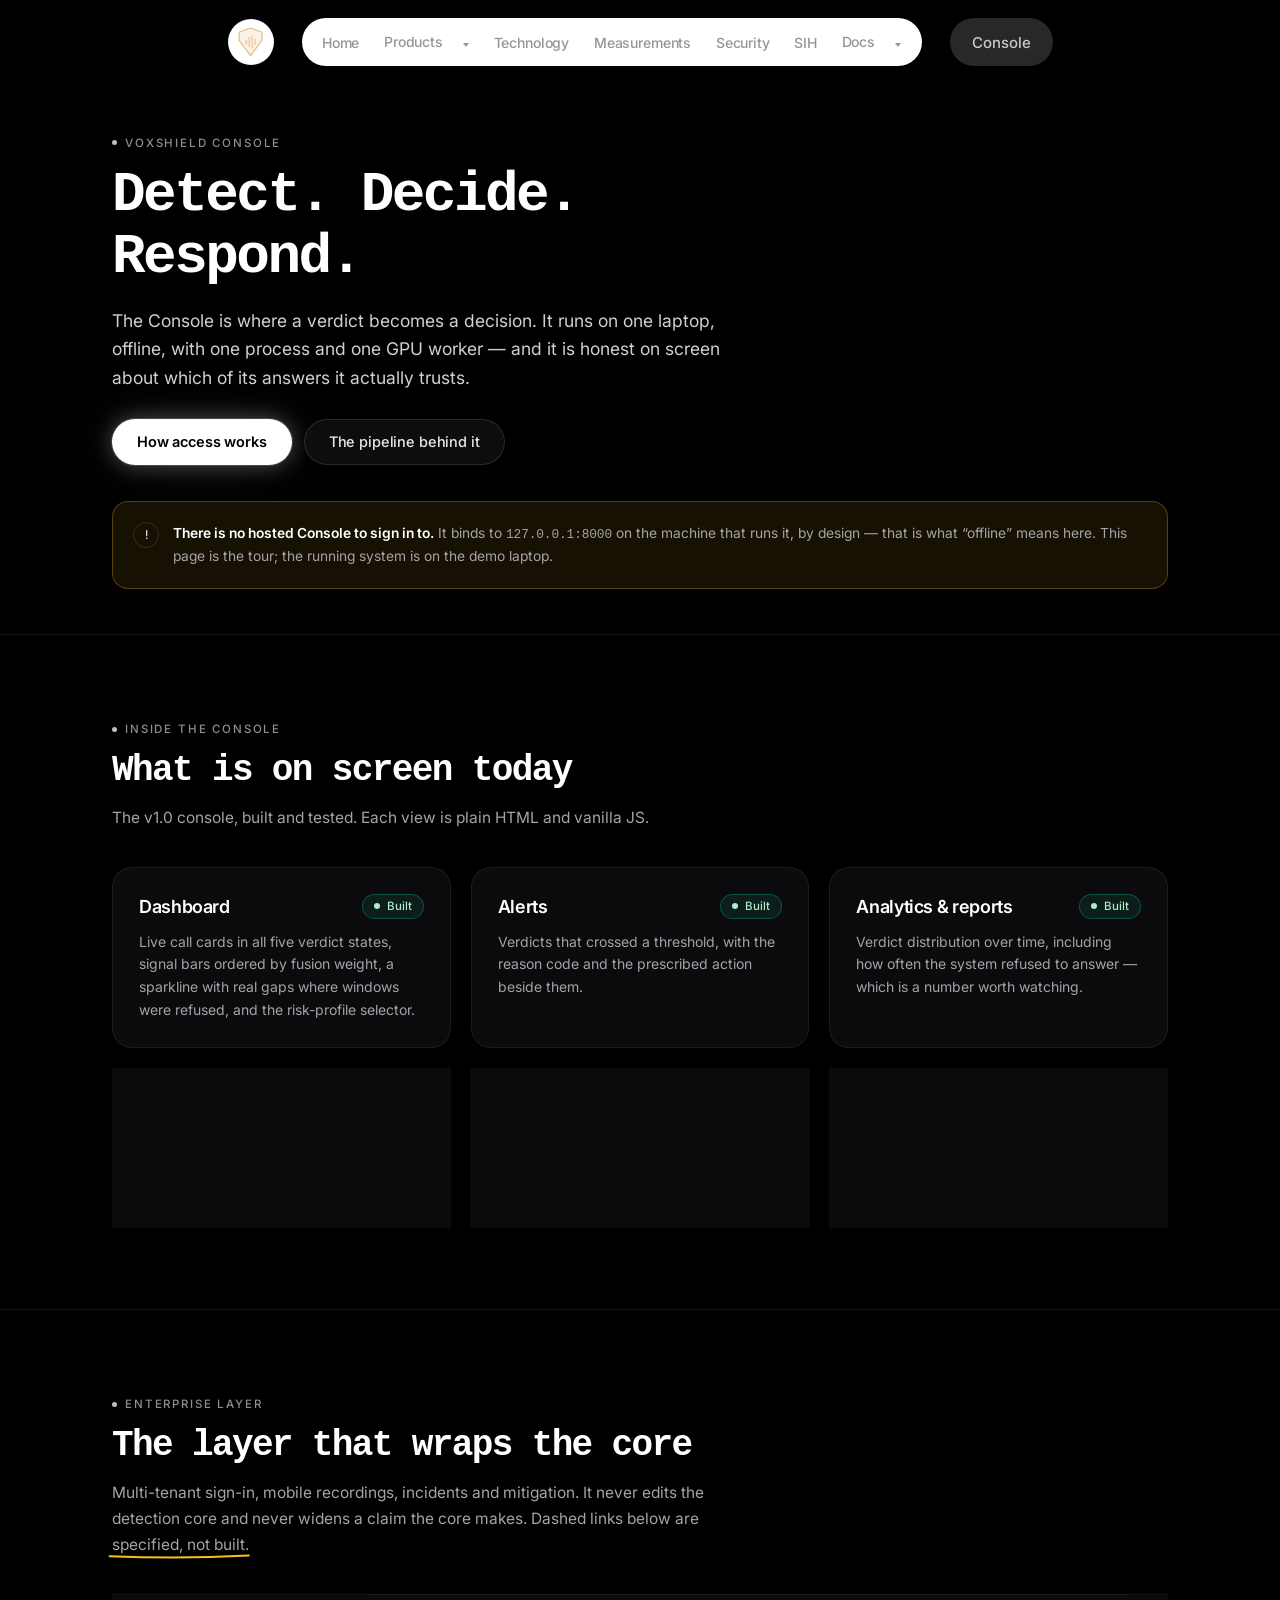
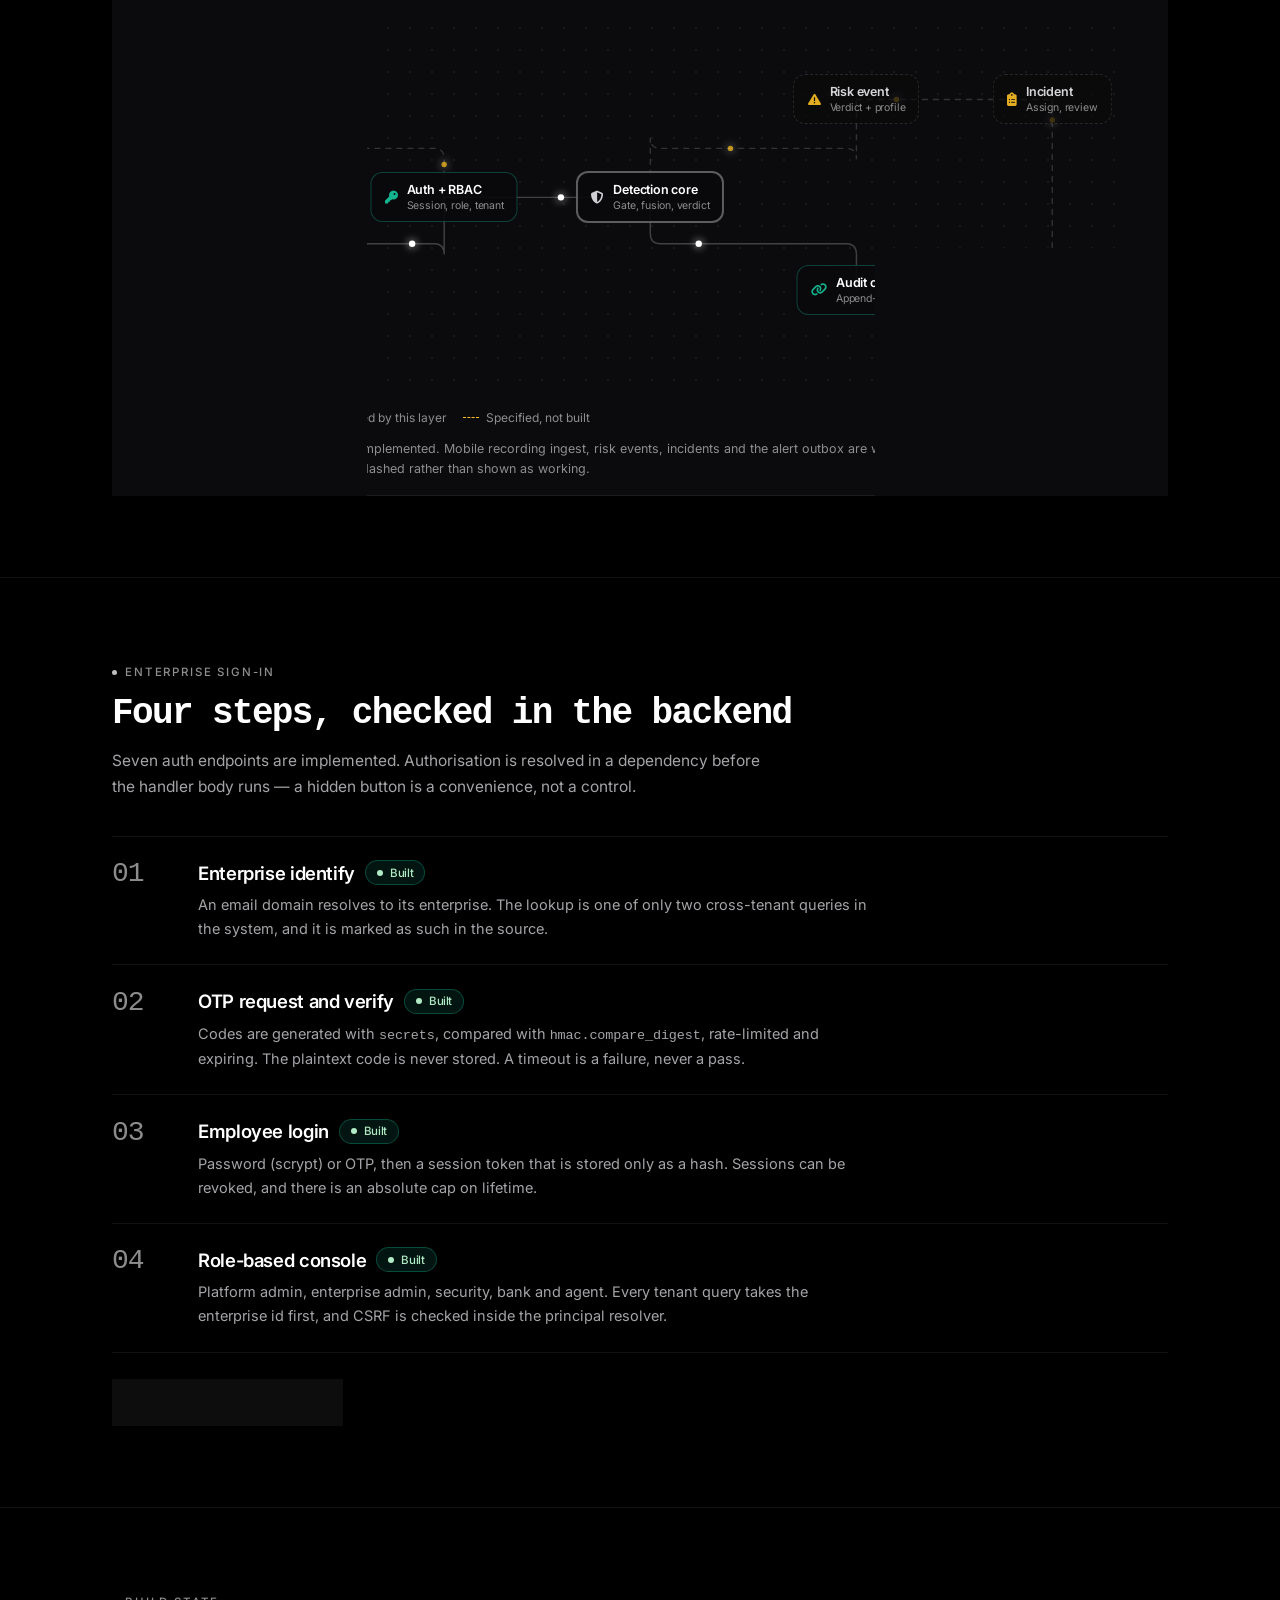
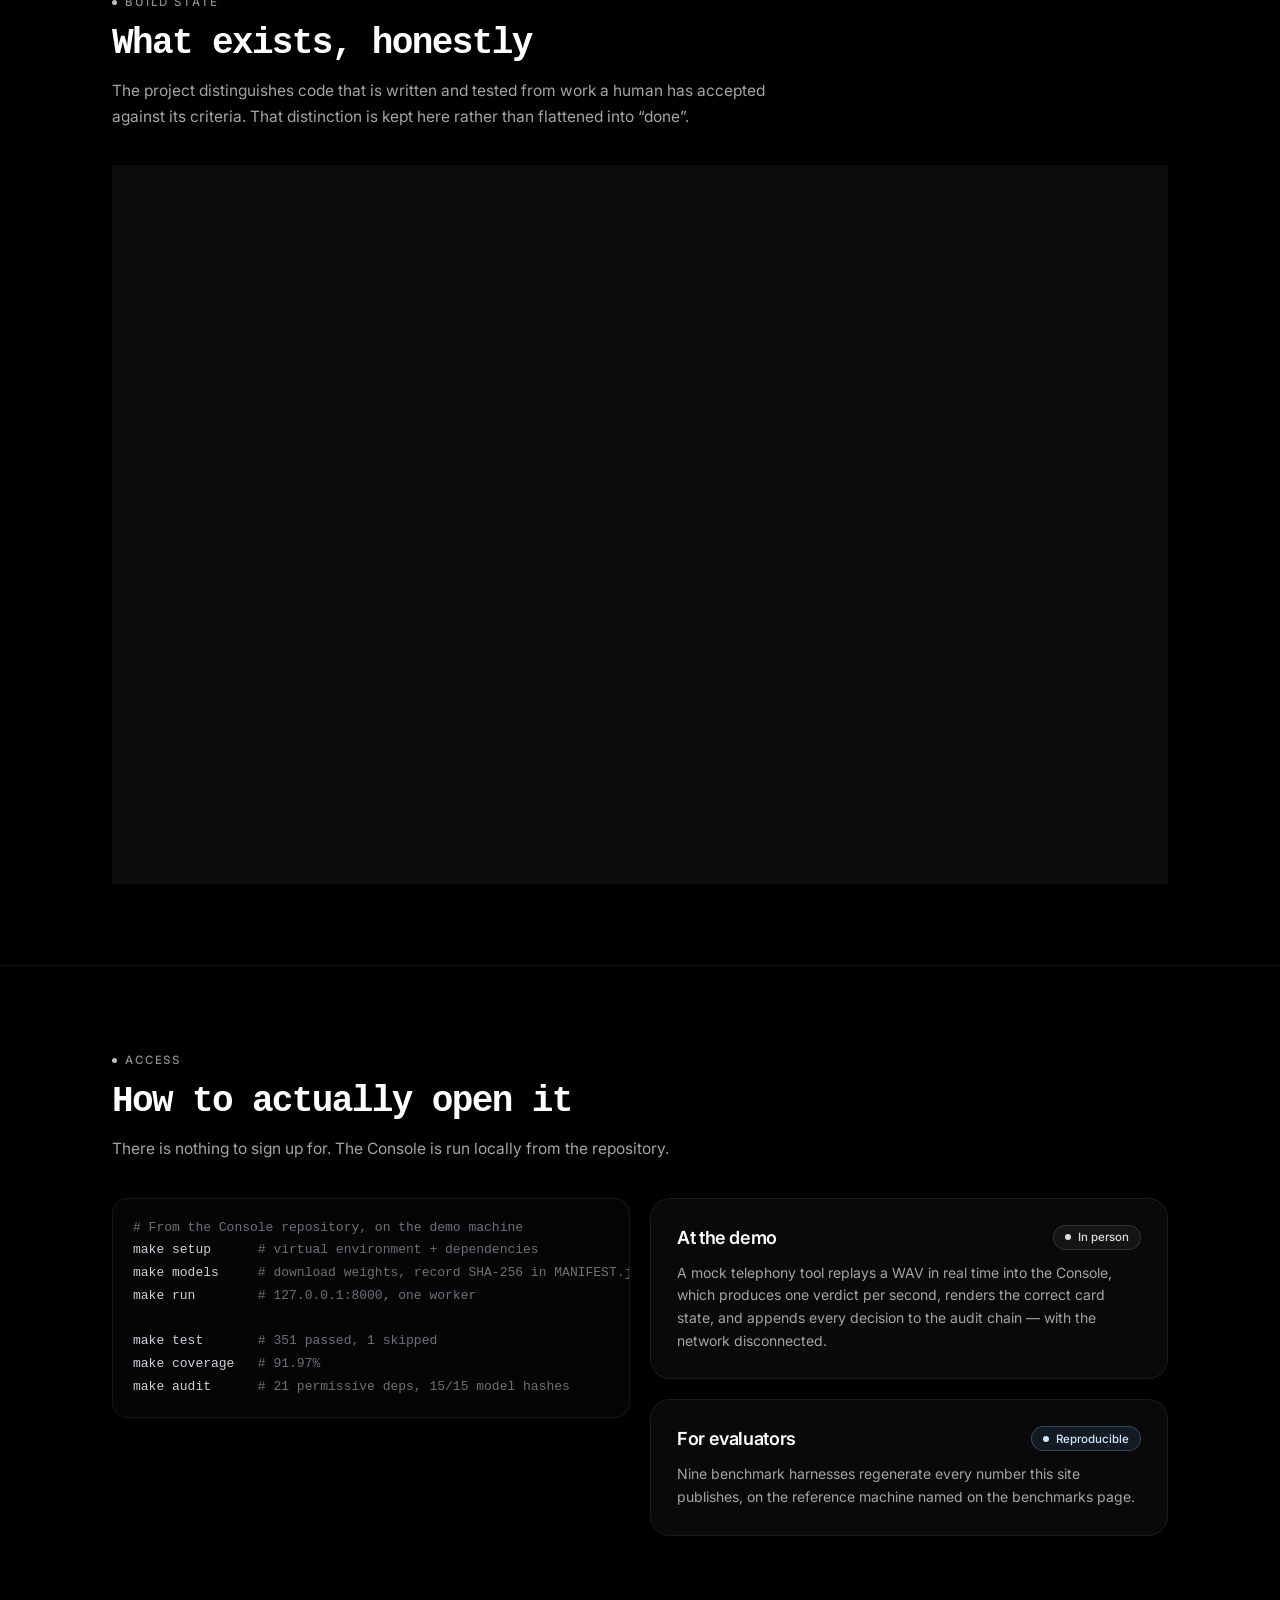
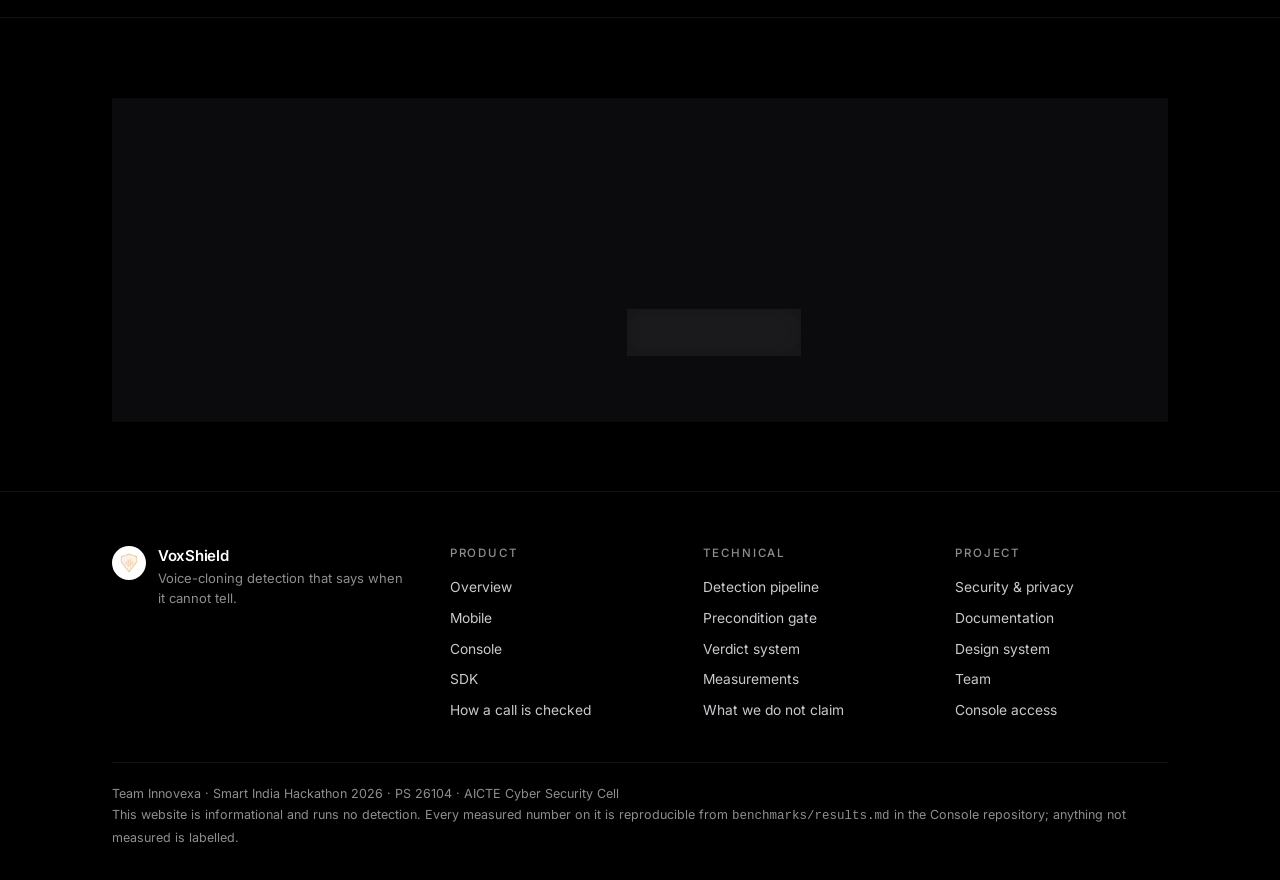
==== console.html @ 9668623f "feat: add the Voxshield website and custom domain" ====
<!DOCTYPE html>
<html lang="en">
<head>
  <meta charset="UTF-8" />
  <meta name="viewport" content="width=device-width, initial-scale=1.0, viewport-fit=cover" />
  <title>Console — VoxShield</title>
  <meta name="description" content="VoxShield Console: detection, decision, mitigation and auditability on one offline laptop — plus the enterprise layer and its current build state." />
  <meta name="theme-color" content="#000000" />
  <meta name="color-scheme" content="dark" />

  <link rel="icon" type="image/webp" href="assets/logo.webp" />

  <link rel="preconnect" href="https://fonts.googleapis.com" />
  <link rel="preconnect" href="https://fonts.gstatic.com" crossorigin />
  <link href="https://fonts.googleapis.com/css2?family=Inter:wght@400;500;600&display=swap" rel="stylesheet" />
  <link href="https://db.onlinewebfonts.com/c/8cb707a9b8a73f8a7403336b861c3074?family=BubbledotICG-FinePos" rel="stylesheet" />
  <link rel="stylesheet" href="https://cdnjs.cloudflare.com/ajax/libs/font-awesome/6.5.2/css/all.min.css" integrity="sha512-SnH5WK+bZxgPHs44uWIX+LLJAJ9/2PkPKZ5QiAj6Ta86w+fsb2TkcmfRyVX3pBnMFcV7oQPJkl9QevSCWr3W6A==" crossorigin="anonymous" referrerpolicy="no-referrer" />

  <link rel="stylesheet" href="styles.css" />
  <link rel="stylesheet" href="pages.css" />
  <script src="main.js" defer></script>
  <script src="ascii.js" defer></script>
</head>
<body>
  <a class="skip-link" href="#main">Skip to content</a>

  <!-- Shared background: one looping video behind every page -->
  <div class="bg" aria-hidden="true">
    <video class="bg-video" autoplay muted loop playsinline poster="data:image/svg+xml;utf8,<svg xmlns='http://www.w3.org/2000/svg' width='1' height='1'></svg>">
      <source src="https://d8j0ntlcm91z4.cloudfront.net/user_38xzZboKViGWJOttwIXH07lWA1P/hf_20260809_012548_ef22562c-c0ae-4816-ad9d-f8922af4e6a7.mp4" type="video/mp4" />
    </video>
  </div>
  <div class="page-bg" aria-hidden="true"></div>

  <div class="page-header">
    <header class="header">
      <a href="index.html" class="logo-btn" aria-label="VoxShield, home">
        <img src="assets/logo.webp" alt="" width="52" height="52" class="logo-img" />
      </a>

      <nav class="nav-pill" aria-label="Primary navigation">
        <ul class="nav-links">
          <li><a href="index.html" class="nav-link">Home</a></li>
          <li class="has-menu"><a href="products.html" class="nav-link">Products</a><button class="nav-trigger" type="button" aria-expanded="false" aria-label="Open Products menu"><span class="caret" aria-hidden="true"></span></button><div class="nav-menu" data-open="false"><a href="products.html#mobile">VoxShield Mobile<span>On-device Android detection</span></a><a href="products.html#console">VoxShield Console<span>Detect, decide, respond</span></a><a href="products.html#sdk">VoxShield SDK<span>Planned integration layer</span></a><a href="products.html#assistant">VoxShield Assistant<span>Grounded answers, or none</span></a></div></li>
          <li><a href="technology.html" class="nav-link">Technology</a></li>
          <li><a href="benchmarks.html" class="nav-link">Measurements</a></li>
          <li><a href="security.html" class="nav-link">Security</a></li>
          <li><a href="sih.html" class="nav-link">SIH</a></li>
          <li class="has-menu"><a href="docs.html" class="nav-link">Docs</a><button class="nav-trigger" type="button" aria-expanded="false" aria-label="Open Docs menu"><span class="caret" aria-hidden="true"></span></button><div class="nav-menu" data-open="false"><a href="docs.html#technical">Architecture & pipeline<span>Gate, fusion, verdicts</span></a><a href="docs.html#security">Security & privacy<span>Audit chain, retention</span></a><a href="docs.html#evaluation">Evaluation<span>Measurements and limits</span></a><a href="docs.html#integration">Integration<span>API contract and wire format</span></a><a href="docs.html#project">Project documents<span>PRD, TRD, SIH material</span></a></div></li>
        </ul>
      </nav>

      <a href="console.html" class="signin-btn">Console</a>

      <button class="burger-btn" id="burger-btn" type="button" aria-expanded="false" aria-controls="mobile-menu" aria-label="Toggle navigation menu">
        <span class="bar"></span>
        <span class="bar"></span>
        <span class="bar"></span>
      </button>
    </header>
  </div>

  <main id="main">
    <section class="section section--tight">
      <div class="shell">
        <div class="section-head" data-reveal>
          <p class="eyebrow">VoxShield Console</p>
          <h1 class="page-title">Detect. Decide.<br />Respond.</h1>
          <p class="lead">
            The Console is where a verdict becomes a decision. It runs on one laptop, offline, with one
            process and one GPU worker &mdash; and it is honest on screen about which of its answers it
            actually trusts.
          </p>
          <div class="actions">
            <a class="btn btn--primary" href="#access">How access works</a>
            <a class="btn btn--ghost" href="technology.html">The pipeline behind it</a>
          </div>
        </div>

        <div class="notice notice--warn" data-reveal style="--d: 0.08s;" role="note">
          <span class="notice__icon" aria-hidden="true">!</span>
          <p>
            <strong>There is no hosted Console to sign in to.</strong> It binds to
            <span class="mono">127.0.0.1:8000</span> on the machine that runs it, by design &mdash; that is
            what &ldquo;offline&rdquo; means here. This page is the tour; the running system is on the demo
            laptop.
          </p>
        </div>
      </div>
    </section>

    <section class="section" id="views" aria-labelledby="views-title">
      <div class="shell">
        <div class="section-head" data-reveal>
          <p class="eyebrow">Inside the Console</p>
          <h2 class="section-title" id="views-title">What is on screen today</h2>
          <p class="sub">The v1.0 console, built and tested. Each view is plain HTML and vanilla JS.</p>
        </div>

        <div class="grid grid--3">
          <article class="card" data-reveal>
            <div class="card__head"><h3 class="card__title">Dashboard</h3><span class="badge badge--implemented">Built</span></div>
            <p class="card__desc">
              Live call cards in all five verdict states, signal bars ordered by fusion weight, a sparkline
              with real gaps where windows were refused, and the risk-profile selector.
            </p>
          </article>
          <article class="card" data-reveal style="--d: 0.05s;">
            <div class="card__head"><h3 class="card__title">Alerts</h3><span class="badge badge--implemented">Built</span></div>
            <p class="card__desc">Verdicts that crossed a threshold, with the reason code and the prescribed action beside them.</p>
          </article>
          <article class="card" data-reveal style="--d: 0.1s;">
            <div class="card__head"><h3 class="card__title">Analytics &amp; reports</h3><span class="badge badge--implemented">Built</span></div>
            <p class="card__desc">Verdict distribution over time, including how often the system refused to answer &mdash; which is a number worth watching.</p>
          </article>
          <article class="card" data-reveal style="--d: 0.15s;">
            <div class="card__head"><h3 class="card__title">Settings &amp; audit</h3><span class="badge badge--implemented">Built</span></div>
            <p class="card__desc">Enrolments, retention, and a verify-audit panel that reports either an intact chain or the sequence number where it broke.</p>
          </article>
          <article class="card" data-reveal style="--d: 0.2s;">
            <div class="card__head"><h3 class="card__title">System</h3><span class="badge badge--implemented">Built</span></div>
            <p class="card__desc">Model hashes, device and VRAM, offline indicator, and the health endpoint's report of which alert mode is live.</p>
          </article>
          <article class="card" data-reveal style="--d: 0.25s;">
            <div class="card__head"><h3 class="card__title">Assistant</h3><span class="badge badge--implemented">Built</span></div>
            <p class="card__desc">
              Grounded Q&amp;A with citations, plus a <span class="mono">?</span> control on each verdict card
              that pre-fills the question for that card's reason code.
            </p>
          </article>
        </div>
      </div>
    </section>

    <section class="section" id="enterprise" aria-labelledby="ent-title">
      <div class="shell">
        <div class="section-head" data-reveal>
          <p class="eyebrow">Enterprise layer</p>
          <h2 class="section-title" id="ent-title">The layer that wraps the core</h2>
          <p class="sub">
            Multi-tenant sign-in, mobile recordings, incidents and mitigation. It never edits the detection
            core and never widens a claim the core makes. Dashed links below are
            <span class="annot annot--warn" data-annot="underline">specified, not built</span>.
          </p>
        </div>

        <figure class="circuit" data-circuit data-width="980" data-height="360" data-pulse-speed="2.6" data-reveal>
          <script type="application/json">
            {
              "nodes": [
                { "id": "device", "x": 95, "y": 80, "label": "Mobile device", "note": "Registered source", "icon": "fa-solid fa-mobile-screen", "state": "planned" },
                { "id": "agent", "x": 95, "y": 265, "label": "Agent / operator", "note": "Signed in", "icon": "fa-solid fa-headset", "state": "safe" },
                { "id": "auth", "x": 300, "y": 175, "label": "Auth + RBAC", "note": "Session, role, tenant", "icon": "fa-solid fa-key", "state": "safe" },
                { "id": "core", "x": 500, "y": 175, "label": "Detection core", "note": "Gate, fusion, verdict", "icon": "fa-solid fa-shield-halved", "state": "gate" },
                { "id": "risk", "x": 700, "y": 80, "label": "Risk event", "note": "Verdict + profile", "icon": "fa-solid fa-triangle-exclamation", "state": "planned" },
                { "id": "audit", "x": 700, "y": 265, "label": "Audit chain", "note": "Append-only", "icon": "fa-solid fa-link", "state": "safe" },
                { "id": "incident", "x": 890, "y": 80, "label": "Incident", "note": "Assign, review", "icon": "fa-solid fa-clipboard-list", "state": "planned" },
                { "id": "outbox", "x": 890, "y": 265, "label": "Alert outbox", "note": "SMTP off by default", "icon": "fa-solid fa-inbox", "state": "planned" }
              ],
              "connections": [
                { "from": "device", "to": "auth", "animated": true, "planned": true },
                { "from": "agent", "to": "auth", "animated": true },
                { "from": "auth", "to": "core", "animated": true },
                { "from": "core", "to": "risk", "animated": true, "planned": true },
                { "from": "core", "to": "audit", "animated": true },
                { "from": "risk", "to": "incident", "animated": true, "planned": true },
                { "from": "incident", "to": "outbox", "animated": true, "planned": true }
              ]
            }
          </script>
          <div class="circuit__legend">
            <span><i class="circuit__key" aria-hidden="true"></i> Built</span>
            <span><i class="circuit__key circuit__key--gate" aria-hidden="true"></i> Detection core, unchanged by this layer</span>
            <span><i class="circuit__key circuit__key--planned" aria-hidden="true"></i> Specified, not built</span>
          </div>
          <figcaption>
            Sign-in, roles and tenant scoping are implemented. Mobile recording ingest, risk events,
            incidents and the alert outbox are written up in the enterprise specification and are not built
            yet &mdash; so they are drawn dashed rather than shown as working.
          </figcaption>
        </figure>
      </div>
    </section>

    <section class="section" id="login" aria-labelledby="login-title">
      <div class="shell">
        <div class="section-head" data-reveal>
          <p class="eyebrow">Enterprise sign-in</p>
          <h2 class="section-title" id="login-title">Four steps, checked in the backend</h2>
          <p class="sub">
            Seven auth endpoints are implemented. Authorisation is resolved in a dependency before the
            handler body runs &mdash; a hidden button is a convenience, not a control.
          </p>
        </div>

        <ol class="steps">
          <li class="step" data-reveal>
            <span class="step__num" aria-hidden="true">01</span>
            <div>
              <h3 class="step__title">Enterprise identify <span class="badge badge--implemented">Built</span></h3>
              <p class="step__desc">An email domain resolves to its enterprise. The lookup is one of only two cross-tenant queries in the system, and it is marked as such in the source.</p>
            </div>
          </li>
          <li class="step" data-reveal>
            <span class="step__num" aria-hidden="true">02</span>
            <div>
              <h3 class="step__title">OTP request and verify <span class="badge badge--implemented">Built</span></h3>
              <p class="step__desc">Codes are generated with <span class="mono">secrets</span>, compared with <span class="mono">hmac.compare_digest</span>, rate-limited and expiring. The plaintext code is never stored. A timeout is a failure, never a pass.</p>
            </div>
          </li>
          <li class="step" data-reveal>
            <span class="step__num" aria-hidden="true">03</span>
            <div>
              <h3 class="step__title">Employee login <span class="badge badge--implemented">Built</span></h3>
              <p class="step__desc">Password (scrypt) or OTP, then a session token that is stored only as a hash. Sessions can be revoked, and there is an absolute cap on lifetime.</p>
            </div>
          </li>
          <li class="step" data-reveal>
            <span class="step__num" aria-hidden="true">04</span>
            <div>
              <h3 class="step__title">Role-based console <span class="badge badge--implemented">Built</span></h3>
              <p class="step__desc">Platform admin, enterprise admin, security, bank and agent. Every tenant query takes the enterprise id first, and CSRF is checked inside the principal resolver.</p>
            </div>
          </li>
        </ol>

        <div class="actions" data-reveal>
          <a class="btn btn--ghost" href="security.html#access">The full permission matrix</a>
        </div>
      </div>
    </section>

    <section class="section" id="status" aria-labelledby="status-title">
      <div class="shell">
        <div class="section-head" data-reveal>
          <p class="eyebrow">Build state</p>
          <h2 class="section-title" id="status-title">What exists, honestly</h2>
          <p class="sub">
            The project distinguishes code that is written and tested from work a human has accepted
            against its criteria. That distinction is kept here rather than flattened into &ldquo;done&rdquo;.
          </p>
        </div>

        <div class="table-wrap" data-reveal>
          <table class="data">
            <thead><tr><th scope="col">Area</th><th scope="col">State</th><th scope="col">Detail</th></tr></thead>
            <tbody>
              <tr><td><strong>Detection pipeline</strong></td><td><span class="badge badge--implemented">Built</span></td><td>Ingest, VAD, gate, signals, fusion, verdicts, profile actions.</td></tr>
              <tr><td><strong>Audit chain</strong></td><td><span class="badge badge--implemented">Built</span></td><td>Hash-chained, with three corruption paths covered by tests.</td></tr>
              <tr><td><strong>API surface</strong></td><td><span class="badge badge--implemented">Built</span></td><td>17 endpoints &mdash; 14 REST, 3 WebSocket &mdash; one identical JSON object.</td></tr>
              <tr><td><strong>Console views</strong></td><td><span class="badge badge--implemented">Built</span></td><td>Dashboard, alerts, analytics, reports, settings, system, assistant.</td></tr>
              <tr><td><strong>Assistant</strong></td><td><span class="badge badge--implemented">Built</span></td><td>Grounded retrieval with citations, refusal discipline, 28 tests.</td></tr>
              <tr><td><strong>Enterprise schema &amp; tenancy</strong></td><td><span class="badge badge--implemented">Built</span></td><td>16 tables, idempotent migration, every repository function scoped by enterprise.</td></tr>
              <tr><td><strong>Auth, sessions, RBAC</strong></td><td><span class="badge badge--implemented">Built</span></td><td>7 endpoints, scrypt, CSRF in the principal resolver, 36 security tests.</td></tr>
              <tr><td><strong>Alert outbox</strong></td><td><span class="badge badge--wip">In progress</span></td><td>Core built and carrying OTP delivery; incident templates and the redaction test remain.</td></tr>
              <tr><td><strong>Admin API</strong></td><td><span class="badge badge--spec">Specified</span></td><td>Enterprises, employees, domains and contacts. Not built.</td></tr>
              <tr><td><strong>Mobile device ingest</strong></td><td><span class="badge badge--spec">Specified</span></td><td>Device tokens and recording upload into the existing pipeline. Not built.</td></tr>
              <tr><td><strong>Mitigation engine</strong></td><td><span class="badge badge--spec">Specified</span></td><td>Consumes the existing action matrix rather than defining a second policy. Not built.</td></tr>
              <tr><td><strong>Verification &amp; incidents</strong></td><td><span class="badge badge--spec">Specified</span></td><td>Step-up OTP, incident status machine, append-only notes. Not built.</td></tr>
              <tr><td><strong>Human acceptance pass</strong></td><td><span class="badge badge--wip">Outstanding</span></td><td>Code is tested, but the walk-through against the acceptance criteria has not been signed off.</td></tr>
            </tbody>
          </table>
        </div>
      </div>
    </section>

    <section class="section" id="access" aria-labelledby="access-title">
      <div class="shell">
        <div class="section-head" data-reveal>
          <p class="eyebrow">Access</p>
          <h2 class="section-title" id="access-title">How to actually open it</h2>
          <p class="sub">There is nothing to sign up for. The Console is run locally from the repository.</p>
        </div>

        <div class="grid grid--2">
          <div data-reveal>
            <pre class="code"><code><span class="c"># From the Console repository, on the demo machine</span>
make setup      <span class="c"># virtual environment + dependencies</span>
make models     <span class="c"># download weights, record SHA-256 in MANIFEST.json</span>
make run        <span class="c"># 127.0.0.1:8000, one worker</span>

make test       <span class="c"># 351 passed, 1 skipped</span>
make coverage   <span class="c"># 91.97%</span>
make audit      <span class="c"># 21 permissive deps, 15/15 model hashes</span></code></pre>
          </div>
          <div class="grid" data-reveal style="--d: 0.06s;">
            <article class="card card--flat">
              <div class="card__head"><h3 class="card__title">At the demo</h3><span class="badge badge--here">In person</span></div>
              <p class="card__desc">
                A mock telephony tool replays a WAV in real time into the Console, which produces one verdict
                per second, renders the correct card state, and appends every decision to the audit chain
                &mdash; with the network disconnected.
              </p>
            </article>
            <article class="card card--flat">
              <div class="card__head"><h3 class="card__title">For evaluators</h3><span class="badge badge--measured">Reproducible</span></div>
              <p class="card__desc">
                Nine benchmark harnesses regenerate every number this site publishes, on the reference
                machine named on the benchmarks page.
              </p>
            </article>
          </div>
        </div>
      </div>
    </section>

    <section class="section" aria-labelledby="cta-title">
      <div class="shell">
        <div class="cta-band" data-reveal>
          <p class="eyebrow">Next</p>
          <h2 class="section-title" id="cta-title">See the evidence behind the screen</h2>
          <p class="sub">Measured numbers, dataset by dataset &mdash; including the ones that argue against us.</p>
          <div class="actions">
            <a class="btn btn--primary" href="benchmarks.html">Benchmarks</a>
            <a class="btn btn--ghost" href="security.html">Security &amp; privacy</a>
          </div>
        </div>
      </div>
    </section>
  </main>

  <footer class="site-foot">
    <div class="shell">
      <div class="foot-grid">
        <div class="foot-brand">
          <img src="assets/logo.webp" alt="" width="34" height="34" />
          <div>
            <p class="foot-name">VoxShield</p>
            <p class="foot-tag">Voice-cloning detection that says when it cannot tell.</p>
          </div>
        </div>
        <div class="foot-col"><h3>Product</h3><a href="products.html">Overview</a><a href="products.html#mobile">Mobile</a><a href="console.html">Console</a><a href="products.html#sdk">SDK</a><a href="workflow.html">How a call is checked</a></div>
        <div class="foot-col"><h3>Technical</h3><a href="technology.html">Detection pipeline</a><a href="technology.html#gate">Precondition gate</a><a href="technology.html#verdicts">Verdict system</a><a href="benchmarks.html">Measurements</a><a href="benchmarks.html#limitations">What we do not claim</a></div>
        <div class="foot-col"><h3>Project</h3><a href="security.html">Security & privacy</a><a href="docs.html">Documentation</a><a href="components.html">Design system</a><a href="contact.html">Team</a><a href="console.html#access">Console access</a></div>
      </div>
      <p class="foot-legal">
        Team Innovexa &middot; Smart India Hackathon 2026 &middot; PS 26104 &middot; AICTE Cyber Security Cell<br />
        This website is informational and runs no detection. Every measured number on it is reproducible from
        <code>benchmarks/results.md</code> in the Console repository; anything not measured is labelled.
      </p>
    </div>
  </footer>

  <div class="mobile-overlay" id="mobile-overlay" aria-hidden="true"></div>
  <div class="mobile-sheet" id="mobile-menu" aria-hidden="true" hidden>
    <nav class="mobile-nav" aria-label="Mobile navigation">
        <a href="index.html" class="mobile-link" style="--i: 1;">Home</a>
        <a href="products.html" class="mobile-link" style="--i: 2;">Products</a>
        <div class="mobile-group"><h3>Products</h3><a href="products.html#mobile" class="mobile-link" style="--i: 3;">VoxShield Mobile</a><a href="products.html#console" class="mobile-link" style="--i: 4;">VoxShield Console</a><a href="products.html#sdk" class="mobile-link" style="--i: 5;">VoxShield SDK</a><a href="products.html#assistant" class="mobile-link" style="--i: 6;">VoxShield Assistant</a></div>
        <a href="technology.html" class="mobile-link" style="--i: 7;">Technology</a>
        <a href="benchmarks.html" class="mobile-link" style="--i: 8;">Measurements</a>
        <a href="security.html" class="mobile-link" style="--i: 9;">Security</a>
        <a href="sih.html" class="mobile-link" style="--i: 10;">SIH</a>
        <a href="docs.html" class="mobile-link" style="--i: 11;">Docs</a>
        <div class="mobile-group"><h3>Docs</h3><a href="docs.html#technical" class="mobile-link" style="--i: 12;">Architecture & pipeline</a><a href="docs.html#security" class="mobile-link" style="--i: 13;">Security & privacy</a><a href="docs.html#evaluation" class="mobile-link" style="--i: 14;">Evaluation</a><a href="docs.html#integration" class="mobile-link" style="--i: 15;">Integration</a><a href="docs.html#project" class="mobile-link" style="--i: 16;">Project documents</a></div>
        <a href="console.html" class="mobile-signin" style="--i: 17;">Open Console</a>
    </nav>
  </div>
</body>
</html>
---- styles.css ----
/* Geist Pixel Circle local fallback font-face */
@font-face {
  font-family: 'Geist Pixel Circle';
  src: url('fonts/GeistPixel-Circle.woff2') format('woff2');
  font-weight: 400;
  font-style: normal;
  font-display: swap;
}

/* CSS Variables */
:root {
  --bg: #000000;
  --text: #ffffff;
  --muted: #8e8e8e;
  --nav-text: #2e2e2e;
  --pill-dark: #28282a;
  --sign-in-text: #c8c8c8;
  --nav-shadow: 0 4px 14px rgba(0, 0, 0, 0.16);
  --trust-bg: #28282a;
  --trust-border: rgba(255, 255, 255, 0.4);
  --trust-text: #c4c2c3;
  --font-sans: "Inter", "Segoe UI", system-ui, sans-serif;
  --font-display: "BubbledotICG-FinePos", "Geist Pixel Circle", monospace;
}

/* Reset & Base */
* {
  box-sizing: border-box;
  margin: 0;
  padding: 0;
}

html, body {
  width: 100%;
  height: 100vh;
  height: 100dvh;
  background-color: var(--bg);
  color: var(--text);
  font-family: var(--font-sans);
  overflow: hidden;
  -webkit-font-smoothing: antialiased;
  -moz-osx-font-smoothing: grayscale;
}

a {
  color: inherit;
  text-decoration: none;
}

/* Background Video */
.bg {
  position: fixed;
  inset: 0;
  background: var(--bg);
  overflow: hidden;
  z-index: 0;
}

/* Readability scrim: keeps hero copy legible over the brightest video frames */
.bg::after {
  content: '';
  position: absolute;
  inset: 0;
  z-index: 1;
  pointer-events: none;
  background: radial-gradient(
    78% 58% at 50% 50%,
    rgba(0, 0, 0, 0.45),
    rgba(0, 0, 0, 0.18) 68%,
    rgba(0, 0, 0, 0) 100%
  );
}

.bg-video {
  position: absolute;
  inset: 0;
  width: 100%;
  height: 100%;
  object-fit: cover;
  pointer-events: none;
  z-index: 0;
}

/* Page Composition (One Viewport, 3 Regions) */
.page {
  position: relative;
  z-index: 1;
  display: flex;
  flex-direction: column;
  justify-content: space-between;
  align-items: center;
  width: 100%;
  height: 100vh;
  height: 100dvh;
  padding: clamp(16px, 2.4vh, 28px) clamp(14px, 3vw, 32px);
  overflow: hidden;
}

/* 1) Header */
.header {
  display: flex;
  align-items: center;
  justify-content: center;
  width: 100%;
  max-width: 720px;
  gap: clamp(18px, 2.8vw, 28px);
  flex-shrink: 0;
  z-index: 2;
  animation: slideDown 0.7s cubic-bezier(0.22, 1, 0.36, 1) both;
}

/* Logo Button */
.logo-btn {
  display: grid;
  place-items: center;
  width: clamp(40px, 4.4vw, 46px);
  height: clamp(40px, 4.4vw, 46px);
  background-color: #ffffff;
  border-radius: 50%;
  box-shadow: var(--nav-shadow);
  transition: transform 0.2s cubic-bezier(0.2, 0.8, 0.2, 1);
  flex-shrink: 0;
}

.logo-btn:hover {
  transform: scale(1.04);
}

.logo-img {
  width: 72%;
  height: 72%;
  object-fit: contain;
}

/* Desktop Nav Pill */
.nav-pill {
  display: flex;
  align-items: center;
  flex: 1;
  max-width: 430px;
  height: clamp(44px, 5.2vw, 48px);
  background-color: #ffffff;
  border-radius: 999px;
  padding: 4px 8px;
  box-shadow: var(--nav-shadow);
}

.nav-links {
  display: flex;
  align-items: center;
  justify-content: space-around;
  width: 100%;
  list-style: none;
}

.nav-link {
  font-family: var(--font-sans);
  font-weight: 500;
  font-size: clamp(13px, 1.4vw, 15px);
  letter-spacing: -0.01em;
  color: var(--nav-text);
  opacity: 0.5;
  padding: 6px 12px;
  transition: opacity 0.2s ease;
  position: relative;
}

.nav-link:hover {
  opacity: 0.75;
}

.nav-link.active {
  opacity: 1;
}

.nav-link.active::after {
  content: '';
  position: absolute;
  bottom: 5px;
  left: 50%;
  transform: translateX(-50%);
  width: 3px;
  height: 3px;
  background-color: #000000;
  border-radius: 50%;
  box-shadow: -5px 0 0 #000000, 5px 0 0 #000000;
}

/* Desktop Sign in Button */
.signin-btn {
  display: flex;
  align-items: center;
  justify-content: center;
  height: clamp(44px, 5.2vw, 48px);
  padding: 0 clamp(16px, 2vw, 22px);
  background-color: var(--pill-dark);
  color: var(--sign-in-text);
  font-family: var(--font-sans);
  font-weight: 500;
  font-size: clamp(13px, 1.4vw, 15px);
  border-radius: 999px;
  box-shadow: var(--nav-shadow);
  transition: background-color 0.2s ease, color 0.2s ease, transform 0.2s ease;
  flex-shrink: 0;
}

.signin-btn:hover {
  background-color: #323234;
  color: #ffffff;
  transform: translateY(-1px);
}

/* Mobile Burger Button (hidden by default on desktop) */
.burger-btn {
  display: none;
  align-items: center;
  justify-content: center;
  flex-direction: column;
  gap: 5px;
  width: 48px;
  height: 48px;
  background-color: var(--pill-dark);
  border: none;
  border-radius: 50%;
  cursor: pointer;
  box-shadow: var(--nav-shadow);
  transition: background-color 0.25s ease, transform 0.2s ease;
  flex-shrink: 0;
}

.burger-btn .bar {
  display: block;
  width: 18px;
  height: 1.5px;
  background-color: #ffffff;
  border-radius: 1px;
  transition: transform 0.25s ease, opacity 0.25s ease, background-color 0.25s ease;
}

/* Burger Open State */
body.menu-open .burger-btn {
  background-color: #ffffff;
}

body.menu-open .burger-btn .bar {
  background-color: #000000;
}

body.menu-open .burger-btn .bar:nth-child(1) {
  transform: translateY(6.5px) rotate(45deg);
}

body.menu-open .burger-btn .bar:nth-child(2) {
  opacity: 0;
}

body.menu-open .burger-btn .bar:nth-child(3) {
  transform: translateY(-6.5px) rotate(-45deg);
}


/* 2) Hero Section */
.hero {
  display: flex;
  flex-direction: column;
  align-items: center;
  text-align: center;
  width: 100%;
  max-width: 900px;
  margin: auto 0;
  z-index: 2;
}

/* Trust Row */
.trust-row {
  --trust-size: clamp(36px, 4.5vw, 42px);
  display: inline-flex;
  align-items: center;
  margin-bottom: clamp(16px, 2.5vh, 26px);
}

.avatar-group {
  display: inline-flex;
  align-items: center;
  position: relative;
}

.avatar {
  width: var(--trust-size);
  height: var(--trust-size);
  background-color: var(--trust-bg);
  border: 1px solid var(--trust-border);
  border-radius: 50%;
  padding: 5px;
  display: flex;
  align-items: center;
  justify-content: center;
  transition: transform 0.35s cubic-bezier(0.2, 0.8, 0.2, 1);
}

.avatar-inner {
  width: 100%;
  height: 100%;
  background-color: #ffffff;
  border-radius: 50%;
  display: flex;
  align-items: center;
  justify-content: center;
}

.avatar-inner i {
  color: #111111;
  font-size: calc(var(--trust-size) * 0.34);
}

.avatar-1 { z-index: 1; }
.avatar-2 { z-index: 2; margin-left: calc(var(--trust-size) * -0.42); }
.avatar-3 { z-index: 4; margin-left: calc(var(--trust-size) * -0.42); }

.avatar-1:hover { transform: translateY(-2px); }
.avatar-2:hover { transform: translateY(-4px); }
.avatar-3:hover { transform: translateY(-2px); }

.trust-pill {
  height: var(--trust-size);
  background-color: var(--trust-bg);
  border: 1px solid var(--trust-border);
  border-radius: 999px;
  margin-left: calc(var(--trust-size) * -0.42);
  padding-left: calc(var(--trust-size) * 0.58);
  padding-right: clamp(14px, 2vw, 18px);
  display: flex;
  align-items: center;
  z-index: 3;
}

.trust-pill span {
  font-family: var(--font-sans);
  font-weight: 500;
  font-size: clamp(12px, 1.4vw, 13.5px);
  color: var(--trust-text);
  white-space: nowrap;
}

/* Headline */
.headline {
  font-family: var(--font-display);
  color: #ffffff;
  font-size: clamp(28px, 6.2vw, 80px);
  letter-spacing: -0.04em;
  line-height: 1.12;
  margin-bottom: clamp(12px, 1.8vh, 20px);
  text-align: center;
}

.headline-line {
  display: block;
  white-space: nowrap;
  overflow: hidden;
  opacity: 0;
  transform: translateY(14px);
  animation: headlineFade 0.85s cubic-bezier(0.22, 1, 0.36, 1) forwards;
}

.line-1 { animation-delay: 0.12s; }
.line-2 { animation-delay: 0.3s; }

/* Subhead */
.subhead {
  max-width: min(500px, 92%);
  font-family: var(--font-sans);
  font-size: clamp(calc(13.5px + 2pt), calc(1.55vw + 2pt), calc(16.5px + 2pt));
  font-weight: 400;
  color: #d0d0d0;
  opacity: 0.8;
  line-height: 1.55;
  margin-bottom: clamp(18px, 2.8vh, 32px);
}

/* CTA Wrap & Button */
.cta-wrap {
  display: flex;
  justify-content: center;
}

.cta-btn {
  display: inline-flex;
  align-items: center;
  justify-content: center;
  background-color: #ffffff;
  color: #000000;
  font-family: var(--font-sans);
  font-weight: 600;
  font-size: clamp(13.5px, 1.5vw, 14.5px);
  padding: clamp(11px, 1.6vh, 13px) clamp(22px, 3vw, 28px);
  border-radius: 999px;
  box-shadow: 0 0 0 1px rgba(255, 255, 255, 0.15), 0 0 22px rgba(255, 255, 255, 0.32), 0 0 44px rgba(255, 255, 255, 0.12);
  transition: transform 0.25s cubic-bezier(0.2, 0.8, 0.2, 1), box-shadow 0.25s cubic-bezier(0.2, 0.8, 0.2, 1);
}

.cta-btn:hover {
  transform: translateY(-2px) scale(1.02);
  box-shadow: 0 0 0 1px rgba(255, 255, 255, 0.25), 0 0 28px rgba(255, 255, 255, 0.45), 0 0 56px rgba(255, 255, 255, 0.2);
}


/* 3) Stats Footer */
.stats-footer {
  width: 100%;
  max-width: 920px;
  flex-shrink: 0;
  z-index: 2;
  margin-top: auto;
}

.stats-grid {
  display: grid;
  grid-template-columns: repeat(4, 1fr);
  gap: clamp(12px, 2vw, 24px);
  align-items: center;
}

.stat-item {
  display: flex;
  flex-direction: column;
  align-items: center;
  text-align: center;
}

.stat-icon {
  font-family: var(--font-display);
  color: #ffffff;
  font-size: clamp(22px, 3vw, 33px);
  line-height: 1;
  margin-bottom: 2px;
}

.stat-value {
  font-family: var(--font-sans);
  font-weight: 600;
  color: #ffffff;
  font-size: clamp(18px, 2.2vw, 26px);
  letter-spacing: -0.025em;
  font-feature-settings: "tnum";
  font-variant-numeric: tabular-nums;
  line-height: 1.2;
}

.stat-label {
  font-family: var(--font-sans);
  font-weight: 400;
  color: var(--muted);
  font-size: clamp(11px, 1.2vw, 12.5px);
  margin-top: 2px;
}


/* Entrance Animations */
.anim {
  opacity: 0;
  transform: translateY(22px) scale(0.98);
  filter: blur(6px);
  animation: reveal 0.85s cubic-bezier(0.22, 1, 0.36, 1) forwards;
  animation-delay: var(--d, 0s);
}

.pulse-anim {
  animation: revealPulse 0.85s cubic-bezier(0.22, 1, 0.36, 1) forwards;
  animation-delay: var(--d, 0.4s);
}

@keyframes slideDown {
  from {
    opacity: 0;
    transform: translateY(-18px);
  }
  to {
    opacity: 1;
    transform: translateY(0);
  }
}

@keyframes headlineFade {
  from {
    opacity: 0;
    transform: translateY(14px);
  }
  to {
    opacity: 1;
    transform: translateY(0);
  }
}

@keyframes reveal {
  to {
    opacity: 1;
    transform: translateY(0) scale(1);
    filter: blur(0);
  }
}

@keyframes revealPulse {
  0% {
    opacity: 0;
    transform: translateY(22px) scale(0.95);
    filter: blur(6px);
  }
  70% {
    transform: translateY(-2px) scale(1.02);
  }
  100% {
    opacity: 1;
    transform: translateY(0) scale(1);
    filter: blur(0);
  }
}


/* Mobile Overlay & Menu Sheet */
.mobile-overlay {
  position: fixed;
  inset: 0;
  background-color: rgba(0, 0, 0, 0.62);
  backdrop-filter: blur(6px);
  -webkit-backdrop-filter: blur(6px);
  z-index: 10;
  opacity: 0;
  pointer-events: none;
  transition: opacity 0.28s ease;
}

.mobile-overlay.active {
  opacity: 1;
  pointer-events: auto;
  animation: overlayIn 0.28s ease forwards;
}

.mobile-sheet {
  position: fixed;
  top: clamp(68px, 10vh, 84px);
  left: 50%;
  transform: translateX(-50%);
  width: calc(100% - 32px);
  max-width: 400px;
  background-color: #ffffff;
  border-radius: 28px;
  padding: 22px 18px 20px;
  box-shadow: 0 20px 60px rgba(0, 0, 0, 0.45);
  z-index: 11;
  display: flex;
  flex-direction: column;
}

.mobile-sheet[hidden] {
  display: none;
}

.mobile-sheet.active {
  animation: menuIn 0.38s cubic-bezier(0.22, 1, 0.36, 1) forwards;
}

.mobile-nav {
  display: flex;
  flex-direction: column;
  gap: 12px;
  align-items: center;
  width: 100%;
}

.mobile-link {
  font-family: var(--font-sans);
  font-weight: 500;
  font-size: 16px;
  color: var(--nav-text);
  padding: 8px 16px;
  width: 100%;
  text-align: center;
  position: relative;
  opacity: 0;
}

.mobile-sheet.active .mobile-link {
  animation: linkIn 0.3s cubic-bezier(0.22, 1, 0.36, 1) forwards;
  animation-delay: calc(var(--i, 1) * 0.05s + 0.1s);
}

.mobile-link.active::after {
  content: '';
  position: absolute;
  bottom: 2px;
  left: 50%;
  transform: translateX(-50%);
  width: 3px;
  height: 3px;
  background-color: #000000;
  border-radius: 50%;
  box-shadow: -5px 0 0 #000000, 5px 0 0 #000000;
}

.mobile-signin {
  display: flex;
  align-items: center;
  justify-content: center;
  width: 100%;
  padding: 12px;
  margin-top: 6px;
  background-color: var(--pill-dark);
  color: #ffffff;
  font-family: var(--font-sans);
  font-weight: 500;
  font-size: 15px;
  border-radius: 999px;
  opacity: 0;
}

.mobile-sheet.active .mobile-signin {
  animation: linkIn 0.3s cubic-bezier(0.22, 1, 0.36, 1) forwards;
  animation-delay: calc(var(--i, 5) * 0.05s + 0.1s);
}

@keyframes overlayIn {
  from { opacity: 0; }
  to { opacity: 1; }
}

@keyframes menuIn {
  from {
    opacity: 0;
    transform: translate(-50%, -12px) scale(0.96);
  }
  to {
    opacity: 1;
    transform: translate(-50%, 0) scale(1);
  }
}

@keyframes linkIn {
  from {
    opacity: 0;
    transform: translateY(8px);
  }
  to {
    opacity: 1;
    transform: translateY(0);
  }
}


/* Media Queries & Responsiveness */
@media (max-width: 720px) {
  .header {
    justify-content: space-between;
    max-width: 100%;
  }

  .nav-pill,
  .signin-btn {
    display: none;
  }

  .burger-btn {
    display: flex;
  }

  .logo-btn {
    width: 48px;
    height: 48px;
  }

  .headline {
    letter-spacing: -0.08em;
    line-height: 1.05;
  }

  .stats-grid {
    grid-template-columns: repeat(2, 1fr);
    row-gap: clamp(14px, 2vh, 20px);
  }
}

@media (max-width: 420px) {
  .trust-row {
    --trust-size: 34px;
  }

  .trust-pill span {
    font-size: 12px;
  }

  .headline {
    letter-spacing: -0.09em;
    line-height: 1.04;
  }
}

@media (max-height: 700px) {
  .trust-row {
    margin-bottom: 12px;
  }

  .headline {
    margin-bottom: 10px;
  }

  .subhead {
    margin-bottom: 16px;
  }
}

/* Prefers Reduced Motion */
@media (prefers-reduced-motion: reduce) {
  .header,
  .anim,
  .pulse-anim,
  .headline-line,
  .mobile-sheet.active,
  .mobile-sheet.active .mobile-link,
  .mobile-sheet.active .mobile-signin {
    animation: none !important;
    opacity: 1 !important;
    transform: none !important;
    filter: none !important;
    transition: none !important;
  }
}
---- pages.css ----
/* ==========================================================================
   VoxShield — site design system
   Extends styles.css (tokens, header, hero, stats, mobile menu).
   Semantic verdict colours are taken from the Console's own tokens.css so the
   marketing site and the product speak the same visual language.
   ========================================================================== */

:root {
  /* Surfaces & lines */
  --line: rgba(255, 255, 255, 0.12);
  --line-soft: rgba(255, 255, 255, 0.07);
  --card: rgba(16, 16, 18, 0.72);
  --card-hover: rgba(28, 28, 32, 0.82);
  --card-flat: rgba(255, 255, 255, 0.035);
  --body-text: #a4a4a8;

  /* Verdict families — Console tokens.css */
  --safe: #16c89e;
  --safe-bg: rgba(22, 200, 158, 0.1);
  --safe-border: rgba(22, 200, 158, 0.3);
  --safe-ink: #b1ebc5;

  --suspicious: #fbbf24;
  --suspicious-bg: rgba(251, 191, 36, 0.09);
  --suspicious-border: rgba(251, 191, 36, 0.28);
  --suspicious-ink: #fed7aa;

  --high: #f97373;
  --high-bg: rgba(249, 115, 115, 0.1);
  --high-border: rgba(249, 115, 115, 0.3);
  --high-ink: #febfc6;

  --lowconf: #b9b9c2;
  --lowconf-bg: rgba(255, 255, 255, 0.06);
  --lowconf-border: rgba(255, 255, 255, 0.34);
  --lowconf-ink: #e6e6ea;

  --indigo: #6c5cff;
  --indigo-bg: rgba(108, 92, 255, 0.12);
  --indigo-border: rgba(108, 92, 255, 0.34);
}

html,
body {
  height: auto;
  min-height: 100%;
  overflow: visible;
  overflow-x: hidden;
}

body {
  position: relative;
  background-color: var(--bg);
}

/* --- Shared background: the same video on every page --------------------- */
.page-bg {
  position: fixed;
  inset: 0;
  z-index: 0;
  pointer-events: none;
  background:
    linear-gradient(180deg, rgba(0, 0, 0, 0.34) 0%, rgba(0, 0, 0, 0.66) 55%, rgba(0, 0, 0, 0.82) 100%);
}

/* The landing scrim from styles.css is tuned for a single viewport; soften it
   now that the same video sits behind every scrolling page. */
.bg::after {
  background: radial-gradient(
    72% 52% at 50% 38%,
    rgba(0, 0, 0, 0.34),
    rgba(0, 0, 0, 0.12) 70%,
    rgba(0, 0, 0, 0) 100%
  );
}

.page-bg::after {
  content: '';
  position: absolute;
  inset: 0;
  background-image: radial-gradient(rgba(255, 255, 255, 0.07) 1px, transparent 1px);
  background-size: 24px 24px;
  -webkit-mask-image: radial-gradient(130% 90% at 50% 0%, #000 0%, transparent 78%);
  mask-image: radial-gradient(130% 90% at 50% 0%, #000 0%, transparent 78%);
  opacity: 0.5;
}

.skip-link {
  position: absolute;
  left: -9999px;
  top: 0;
  z-index: 60;
  background: #fff;
  color: #000;
  font-weight: 600;
  font-size: 14px;
  padding: 10px 16px;
  border-radius: 0 0 12px 0;
}

.skip-link:focus { left: 0; }

.shell {
  position: relative;
  z-index: 1;
  width: 100%;
  max-width: 1120px;
  margin: 0 auto;
  padding: 0 clamp(16px, 4vw, 32px);
}

.shell--wide { max-width: 1280px; }

/* --- Header -------------------------------------------------------------- */
.page-header {
  position: sticky;
  top: 0;
  z-index: 30;
  padding: clamp(12px, 2vh, 20px) clamp(14px, 3vw, 32px);
}

.page-header .header {
  margin: 0 auto;
  max-width: 1000px;
}

/* wider pill for the full ecosystem nav */
.nav-pill { max-width: 620px; }

.nav-link { padding: 6px 10px; font-size: clamp(12.5px, 1.25vw, 14px); }

/* Dropdowns */
.nav-links > li { position: relative; }

.nav-trigger {
  display: inline-flex;
  align-items: center;
  gap: 5px;
  background: none;
  border: 0;
  cursor: pointer;
  font-family: var(--font-sans);
  font-weight: 500;
  font-size: clamp(12.5px, 1.25vw, 14px);
  letter-spacing: -0.01em;
  color: var(--nav-text);
  opacity: 0.5;
  padding: 6px 10px;
  transition: opacity 0.2s ease;
}

.nav-trigger:hover,
.nav-trigger[aria-expanded="true"] { opacity: 1; }

.nav-trigger .caret {
  width: 0;
  height: 0;
  border-left: 3.5px solid transparent;
  border-right: 3.5px solid transparent;
  border-top: 4px solid currentColor;
  transition: transform 0.2s ease;
}

.nav-trigger[aria-expanded="true"] .caret { transform: rotate(180deg); }

.nav-menu {
  position: absolute;
  top: calc(100% + 14px);
  left: 50%;
  transform: translateX(-50%) translateY(-6px);
  min-width: 232px;
  padding: 8px;
  background: #fff;
  border-radius: 18px;
  box-shadow: 0 18px 50px rgba(0, 0, 0, 0.45);
  opacity: 0;
  visibility: hidden;
  transition: opacity 0.2s ease, transform 0.2s ease, visibility 0.2s;
}

.nav-menu[data-open="true"] {
  opacity: 1;
  visibility: visible;
  transform: translateX(-50%) translateY(0);
}

.nav-menu a {
  display: block;
  padding: 9px 12px;
  border-radius: 12px;
  color: #2e2e2e;
  font-size: 13.5px;
  font-weight: 500;
  transition: background-color 0.15s ease;
}

.nav-menu a span {
  display: block;
  margin-top: 2px;
  font-size: 11.5px;
  font-weight: 400;
  color: #7a7a7a;
}

.nav-menu a:hover { background: #f2f2f2; }

/* --- Sections ------------------------------------------------------------ */
.section {
  position: relative;
  z-index: 1;
  padding-block: clamp(56px, 9vh, 104px);
}

.section--tight { padding-block: clamp(34px, 5vh, 64px); }
.section + .section { border-top: 1px solid var(--line-soft); }

.section-head {
  max-width: 720px;
  margin-bottom: clamp(26px, 4vh, 48px);
}

.section-head--center {
  margin-inline: auto;
  text-align: center;
}

/* --- Typography ---------------------------------------------------------- */
.eyebrow {
  display: inline-flex;
  align-items: center;
  gap: 8px;
  font-size: 11.5px;
  font-weight: 500;
  letter-spacing: 0.16em;
  text-transform: uppercase;
  color: var(--muted);
  margin-bottom: 14px;
}

.eyebrow::before {
  content: '';
  width: 5px;
  height: 5px;
  border-radius: 50%;
  background: #fff;
  opacity: 0.75;
}

.page-title {
  font-family: var(--font-display);
  font-size: clamp(30px, 5.4vw, 56px);
  line-height: 1.12;
  letter-spacing: -0.045em;
  color: #fff;
  margin-bottom: clamp(14px, 2vh, 20px);
}

.section-title {
  font-family: var(--font-display);
  font-size: clamp(23px, 3.4vw, 36px);
  line-height: 1.18;
  letter-spacing: -0.045em;
  color: #fff;
  margin-bottom: 12px;
}

.sub-title {
  font-size: clamp(16px, 1.8vw, 19px);
  font-weight: 600;
  letter-spacing: -0.02em;
  color: #fff;
  margin-bottom: 10px;
}

.lead {
  font-size: clamp(15px, 1.6vw, 17.5px);
  line-height: 1.62;
  color: #d0d0d0;
  max-width: 640px;
}

.sub {
  font-size: clamp(14px, 1.4vw, 15.5px);
  line-height: 1.68;
  color: var(--body-text);
  max-width: 660px;
}

.section-head--center .lead,
.section-head--center .sub { margin-inline: auto; }

.mono {
  font-family: ui-monospace, SFMono-Regular, Menlo, Consolas, monospace;
  font-size: 0.93em;
  letter-spacing: -0.01em;
}

/* --- Buttons ------------------------------------------------------------- */
.actions {
  display: flex;
  flex-wrap: wrap;
  gap: 12px;
  margin-top: clamp(20px, 3vh, 30px);
}

.section-head--center .actions { justify-content: center; }

.btn {
  display: inline-flex;
  align-items: center;
  justify-content: center;
  gap: 9px;
  height: 46px;
  padding: 0 clamp(18px, 2.4vw, 24px);
  border: 1px solid transparent;
  border-radius: 999px;
  font-family: var(--font-sans);
  font-size: 14.5px;
  font-weight: 600;
  letter-spacing: -0.01em;
  cursor: pointer;
  transition: transform 0.25s cubic-bezier(0.2, 0.8, 0.2, 1),
    box-shadow 0.25s cubic-bezier(0.2, 0.8, 0.2, 1),
    background-color 0.2s ease, border-color 0.2s ease, color 0.2s ease;
}

.btn--primary {
  background-color: #fff;
  color: #000;
  box-shadow: 0 0 0 1px rgba(255, 255, 255, 0.15), 0 0 22px rgba(255, 255, 255, 0.26),
    0 0 44px rgba(255, 255, 255, 0.1);
}

.btn--primary:hover {
  transform: translateY(-2px) scale(1.02);
  box-shadow: 0 0 0 1px rgba(255, 255, 255, 0.25), 0 0 28px rgba(255, 255, 255, 0.4),
    0 0 56px rgba(255, 255, 255, 0.16);
}

.btn--ghost {
  background-color: rgba(255, 255, 255, 0.05);
  border-color: var(--line);
  color: #e8e8e8;
  font-weight: 500;
  backdrop-filter: blur(8px);
  -webkit-backdrop-filter: blur(8px);
}

.btn--ghost:hover {
  background-color: rgba(255, 255, 255, 0.1);
  border-color: rgba(255, 255, 255, 0.26);
  color: #fff;
  transform: translateY(-2px);
}

.btn--sm { height: 38px; font-size: 13.5px; padding: 0 16px; }

.btn--disabled,
.btn[aria-disabled="true"] {
  background-color: rgba(255, 255, 255, 0.04);
  border-color: var(--line-soft);
  color: #6f6f75;
  cursor: not-allowed;
  box-shadow: none;
}

.btn--disabled:hover,
.btn[aria-disabled="true"]:hover {
  transform: none;
  box-shadow: none;
  background-color: rgba(255, 255, 255, 0.04);
  border-color: var(--line-soft);
  color: #6f6f75;
}

/* --- Badges & status chips ----------------------------------------------- */
.badge {
  display: inline-flex;
  align-items: center;
  gap: 7px;
  height: 25px;
  padding: 0 11px;
  border-radius: 999px;
  border: 1px solid var(--line);
  background: rgba(255, 255, 255, 0.05);
  font-size: 11.5px;
  font-weight: 500;
  color: #c4c2c3;
  white-space: nowrap;
}

.badge::before {
  content: '';
  width: 6px;
  height: 6px;
  border-radius: 50%;
  background: currentColor;
}

.badge--built,
.badge--implemented {
  color: var(--safe-ink);
  border-color: var(--safe-border);
  background: var(--safe-bg);
}

.badge--planned,
.badge--wip {
  color: var(--suspicious-ink);
  border-color: var(--suspicious-border);
  background: var(--suspicious-bg);
}

.badge--limit {
  color: var(--high-ink);
  border-color: var(--high-border);
  background: var(--high-bg);
}

.badge--spec,
.badge--here { color: #dcdcdc; }

.badge--measured {
  color: #cfe9ff;
  border-color: rgba(120, 180, 255, 0.3);
  background: rgba(120, 180, 255, 0.1);
}

.badge--lg { height: 28px; font-size: 12px; padding: 0 13px; }

/* --- Cards --------------------------------------------------------------- */
.grid { display: grid; gap: clamp(14px, 1.8vw, 20px); }

.grid--2 { grid-template-columns: repeat(auto-fit, minmax(min(100%, 380px), 1fr)); }
.grid--3 { grid-template-columns: repeat(auto-fit, minmax(min(100%, 280px), 1fr)); }
.grid--4 { grid-template-columns: repeat(auto-fit, minmax(min(100%, 210px), 1fr)); }

.card {
  position: relative;
  display: flex;
  flex-direction: column;
  gap: 12px;
  padding: clamp(20px, 2.4vw, 26px);
  background: var(--card);
  border: 1px solid var(--line-soft);
  border-radius: 20px;
  backdrop-filter: blur(14px);
  -webkit-backdrop-filter: blur(14px);
  transition: transform 0.3s cubic-bezier(0.2, 0.8, 0.2, 1), border-color 0.3s ease,
    background-color 0.3s ease, box-shadow 0.3s ease;
}

.card:hover {
  transform: translateY(-3px);
  background: var(--card-hover);
  border-color: rgba(255, 255, 255, 0.2);
  box-shadow: 0 18px 44px rgba(0, 0, 0, 0.5);
}

.card--flat { background: var(--card-flat); backdrop-filter: none; -webkit-backdrop-filter: none; }
.card--muted { background: rgba(255, 255, 255, 0.02); }
.card--static:hover { transform: none; }

.card__icon {
  display: grid;
  place-items: center;
  width: 40px;
  height: 40px;
  border-radius: 12px;
  background: rgba(255, 255, 255, 0.07);
  border: 1px solid var(--line-soft);
  color: #fff;
  font-size: 15px;
}

.card__head {
  display: flex;
  align-items: center;
  justify-content: space-between;
  gap: 12px;
  flex-wrap: wrap;
}

.card__title {
  font-size: clamp(16px, 1.6vw, 18px);
  font-weight: 600;
  letter-spacing: -0.02em;
  color: #fff;
}

.card__desc { font-size: 14px; line-height: 1.62; color: var(--body-text); }
.card__meta { margin-top: auto; padding-top: 6px; font-size: 12.5px; color: var(--muted); }

.card__link {
  margin-top: auto;
  padding-top: 8px;
  display: inline-flex;
  align-items: center;
  gap: 7px;
  font-size: 13.5px;
  font-weight: 500;
  color: #fff;
  opacity: 0.82;
  transition: opacity 0.2s ease, gap 0.2s ease;
}

.card__link:hover { opacity: 1; gap: 11px; }

/* --- Landing hero (full-viewport, scrolls on) ---------------------------- */
.hero-full {
  position: relative;
  z-index: 1;
  min-height: 100vh;
  min-height: 100dvh;
  display: flex;
  flex-direction: column;
  padding-bottom: clamp(20px, 4vh, 40px);
}

.hero-body {
  flex: 1;
  display: flex;
  flex-direction: column;
  align-items: center;
  justify-content: center;
  text-align: center;
  padding-block: clamp(24px, 5vh, 60px);
}

.hero-headline {
  font-family: var(--font-display);
  color: #fff;
  font-size: clamp(27px, 5.6vw, 72px);
  letter-spacing: -0.045em;
  line-height: 1.12;
  margin-bottom: clamp(14px, 2vh, 22px);
}

.hero-headline span { display: block; white-space: nowrap; }

.hero-sub {
  max-width: min(620px, 92%);
  font-size: clamp(14.5px, 1.5vw, 17px);
  line-height: 1.6;
  color: #d0d0d0;
  margin-bottom: clamp(20px, 3vh, 30px);
}

.hero-cta {
  display: flex;
  flex-wrap: wrap;
  gap: 10px;
  justify-content: center;
  margin-bottom: clamp(26px, 4vh, 44px);
}

.scroll-cue {
  display: flex;
  align-items: center;
  justify-content: center;
  gap: 9px;
  font-size: 11.5px;
  letter-spacing: 0.16em;
  text-transform: uppercase;
  color: var(--muted);
}

.scroll-cue i { animation: nudge 1.8s ease-in-out infinite; }

@keyframes nudge {
  0%, 100% { transform: translateY(0); opacity: 0.6; }
  50% { transform: translateY(4px); opacity: 1; }
}

/* --- Ecosystem strip ----------------------------------------------------- */
.eco {
  display: flex;
  align-items: stretch;
  justify-content: center;
  flex-wrap: wrap;
  gap: 8px;
  width: 100%;
  max-width: 940px;
  margin-inline: auto;
}

.eco__node {
  flex: 1 1 178px;
  display: flex;
  flex-direction: column;
  align-items: flex-start;
  gap: 7px;
  padding: 14px 16px;
  text-align: left;
  background: var(--card);
  border: 1px solid var(--line-soft);
  border-radius: 16px;
  backdrop-filter: blur(14px);
  -webkit-backdrop-filter: blur(14px);
  transition: transform 0.28s cubic-bezier(0.2, 0.8, 0.2, 1), border-color 0.28s ease,
    background-color 0.28s ease;
}

.eco__node:hover {
  transform: translateY(-3px);
  border-color: rgba(255, 255, 255, 0.24);
  background: var(--card-hover);
}

.eco__top {
  display: flex;
  align-items: center;
  justify-content: space-between;
  width: 100%;
  gap: 8px;
}

.eco__icon { color: #fff; font-size: 14px; opacity: 0.9; }
.eco__name { font-size: 14px; font-weight: 600; letter-spacing: -0.02em; color: #fff; }
.eco__note { font-size: 12px; line-height: 1.5; color: var(--muted); }

.eco__arrow {
  align-self: center;
  color: var(--muted);
  font-size: 12px;
  padding: 0 2px;
}

/* --- Waveform / pipeline pulse ------------------------------------------ */
.wave {
  display: flex;
  align-items: center;
  justify-content: center;
  gap: 3px;
  height: 26px;
  margin-bottom: 18px;
}

.wave span {
  width: 3px;
  height: 20%;
  border-radius: 2px;
  background: rgba(255, 255, 255, 0.55);
  animation: waveBeat 1.6s ease-in-out infinite;
  animation-delay: calc(var(--i) * 0.08s);
}

@keyframes waveBeat {
  0%, 100% { height: 18%; opacity: 0.4; }
  50% { height: 100%; opacity: 1; }
}

/* --- Chain (problem / flow arrows) --------------------------------------- */
.chain {
  display: flex;
  align-items: stretch;
  flex-wrap: wrap;
  gap: 10px;
}

.chain__step {
  flex: 1 1 170px;
  padding: 16px 18px;
  background: var(--card-flat);
  border: 1px solid var(--line-soft);
  border-radius: 16px;
}

.chain__step--end {
  border-color: var(--high-border);
  background: var(--high-bg);
}

.chain__k {
  font-family: var(--font-display);
  font-size: 14px;
  letter-spacing: -0.04em;
  color: #fff;
  opacity: 0.6;
}

.chain__t {
  display: block;
  margin: 7px 0 5px;
  font-size: 14.5px;
  font-weight: 600;
  letter-spacing: -0.015em;
  color: #fff;
}

.chain__d { font-size: 12.5px; line-height: 1.55; color: var(--muted); }

/* --- Pipeline (clickable stages) ----------------------------------------- */
.pipe {
  display: grid;
  grid-template-columns: repeat(auto-fit, minmax(min(100%, 150px), 1fr));
  gap: 8px;
}

.pipe__stage {
  position: relative;
  display: flex;
  flex-direction: column;
  align-items: flex-start;
  gap: 5px;
  padding: 14px;
  text-align: left;
  background: var(--card-flat);
  border: 1px solid var(--line-soft);
  border-radius: 14px;
  cursor: pointer;
  color: inherit;
  font-family: inherit;
  transition: border-color 0.25s ease, background-color 0.25s ease, transform 0.25s ease;
}

.pipe__stage:hover {
  border-color: rgba(255, 255, 255, 0.28);
  background: rgba(255, 255, 255, 0.06);
  transform: translateY(-2px);
}

.pipe__stage[aria-expanded="true"] {
  border-color: rgba(255, 255, 255, 0.4);
  background: rgba(255, 255, 255, 0.09);
}

.pipe__stage--gate {
  border-color: var(--lowconf-border);
  background: rgba(255, 255, 255, 0.055);
}

.pipe__n {
  font-family: var(--font-display);
  font-size: 12px;
  letter-spacing: -0.04em;
  color: #fff;
  opacity: 0.55;
}

.pipe__name { font-size: 13.5px; font-weight: 600; letter-spacing: -0.015em; color: #fff; }
.pipe__hint { font-size: 11.5px; line-height: 1.45; color: var(--muted); }

.pipe__detail {
  margin-top: 14px;
  padding: clamp(18px, 2.2vw, 24px);
  border: 1px solid var(--line);
  border-radius: 18px;
  background: var(--card);
  backdrop-filter: blur(14px);
  -webkit-backdrop-filter: blur(14px);
}

.pipe__detail[hidden] { display: none; }

.pipe__detail h3 {
  display: flex;
  align-items: center;
  gap: 10px;
  flex-wrap: wrap;
  font-size: 17px;
  font-weight: 600;
  letter-spacing: -0.02em;
  color: #fff;
  margin-bottom: 10px;
}

.pipe__detail p { font-size: 14px; line-height: 1.68; color: var(--body-text); }
.pipe__detail p + p { margin-top: 10px; }

/* --- Gate visual --------------------------------------------------------- */
.gate {
  display: grid;
  grid-template-columns: repeat(auto-fit, minmax(min(100%, 210px), 1fr));
  gap: 12px;
}

.gate__check {
  display: flex;
  align-items: flex-start;
  gap: 12px;
  padding: 16px 18px;
  background: var(--card-flat);
  border: 1px solid var(--line-soft);
  border-radius: 16px;
}

.gate__check i { color: var(--safe); font-size: 14px; margin-top: 2px; }
.gate__label { font-size: 14px; font-weight: 600; color: #fff; letter-spacing: -0.015em; }
.gate__value { display: block; margin-top: 3px; font-size: 12.5px; color: var(--muted); }

.gate__outcomes {
  display: grid;
  grid-template-columns: repeat(auto-fit, minmax(min(100%, 280px), 1fr));
  gap: 12px;
  margin-top: 14px;
}

.outcome {
  padding: 18px 20px;
  border-radius: 18px;
  border: 1px solid var(--line);
}

.outcome--pass { border-color: var(--safe-border); background: var(--safe-bg); }
.outcome--fail { border-color: var(--lowconf-border); background: var(--lowconf-bg); border-width: 2px; }

.outcome__k {
  font-size: 11.5px;
  font-weight: 600;
  letter-spacing: 0.14em;
  text-transform: uppercase;
  color: #fff;
  opacity: 0.85;
}

.outcome__t {
  display: block;
  margin: 8px 0 6px;
  font-family: var(--font-display);
  font-size: 19px;
  letter-spacing: -0.04em;
  color: #fff;
}

.outcome__d { font-size: 13px; line-height: 1.6; color: #cfcfd4; }

/* --- Verdict cards ------------------------------------------------------- */
.verdicts {
  display: grid;
  grid-template-columns: repeat(auto-fit, minmax(min(100%, 200px), 1fr));
  gap: 12px;
}

.verdict {
  padding: 18px;
  border: 1px solid var(--line);
  border-radius: 18px;
  background: var(--card-flat);
}

.verdict--safe { border-color: var(--safe-border); background: var(--safe-bg); }
.verdict--suspicious { border-color: var(--suspicious-border); background: var(--suspicious-bg); }
.verdict--high { border-color: var(--high-border); background: var(--high-bg); }

.verdict--lowconf {
  border-color: var(--lowconf-border);
  background: var(--lowconf-bg);
  border-width: 2px;
  border-style: dashed;
}

.verdict--error { border-color: var(--line); background: rgba(255, 255, 255, 0.02); }

.verdict__name {
  font-family: ui-monospace, SFMono-Regular, Menlo, Consolas, monospace;
  font-size: 14px;
  font-weight: 600;
  letter-spacing: 0.02em;
  color: #fff;
}

.verdict__range {
  display: block;
  margin: 10px 0 8px;
  font-family: var(--font-display);
  font-size: 26px;
  letter-spacing: -0.04em;
  color: #fff;
}

.verdict__meta {
  font-size: 12px;
  line-height: 1.55;
  color: #c6c6cc;
}

.verdict__meta code {
  font-family: ui-monospace, SFMono-Regular, Menlo, Consolas, monospace;
  font-size: 11.5px;
  color: #fff;
}

/* --- Tables -------------------------------------------------------------- */
.table-wrap {
  overflow-x: auto;
  border: 1px solid var(--line-soft);
  border-radius: 18px;
  background: var(--card);
  backdrop-filter: blur(14px);
  -webkit-backdrop-filter: blur(14px);
}

table.data {
  width: 100%;
  border-collapse: collapse;
  font-size: 13.5px;
  min-width: 520px;
}

table.data th,
table.data td {
  padding: 13px 16px;
  text-align: left;
  border-bottom: 1px solid var(--line-soft);
  vertical-align: top;
}

table.data th {
  font-size: 11.5px;
  font-weight: 500;
  letter-spacing: 0.1em;
  text-transform: uppercase;
  color: var(--muted);
  white-space: nowrap;
}

table.data td { color: #d8d8dc; line-height: 1.55; }
table.data tr:last-child td { border-bottom: 0; }
table.data tbody tr:hover td { background: rgba(255, 255, 255, 0.025); }
table.data td strong { color: #fff; font-weight: 600; }

.num {
  font-variant-numeric: tabular-nums;
  font-feature-settings: "tnum";
}

.cell-safe { color: var(--safe-ink); }
.cell-warn { color: var(--suspicious-ink); }
.cell-bad { color: var(--high-ink); }

/* --- Metric tiles -------------------------------------------------------- */
.metrics {
  display: grid;
  grid-template-columns: repeat(auto-fit, minmax(min(100%, 200px), 1fr));
  gap: 12px;
}

.metric {
  padding: 20px;
  border: 1px solid var(--line-soft);
  border-radius: 18px;
  background: var(--card);
  backdrop-filter: blur(14px);
  -webkit-backdrop-filter: blur(14px);
}

.metric__v {
  font-family: var(--font-display);
  font-size: clamp(26px, 3.4vw, 38px);
  line-height: 1.05;
  letter-spacing: -0.05em;
  color: #fff;
}

.metric__l {
  display: block;
  margin-top: 8px;
  font-size: 13.5px;
  font-weight: 600;
  letter-spacing: -0.015em;
  color: #e6e6ea;
}

.metric__c {
  display: block;
  margin-top: 6px;
  font-size: 12px;
  line-height: 1.5;
  color: var(--muted);
}

/* --- Callouts ------------------------------------------------------------ */
.notice {
  display: flex;
  gap: 14px;
  padding: clamp(16px, 2vw, 20px);
  border: 1px solid var(--line-soft);
  border-radius: 16px;
  background: var(--card);
  backdrop-filter: blur(10px);
  -webkit-backdrop-filter: blur(10px);
}

.notice--warn { border-color: var(--suspicious-border); background: var(--suspicious-bg); }
.notice--key { border-color: var(--lowconf-border); }

.notice__icon {
  display: grid;
  place-items: center;
  flex-shrink: 0;
  width: 26px;
  height: 26px;
  border-radius: 50%;
  border: 1px solid var(--line);
  color: #fff;
  font-size: 12px;
}

.notice p { font-size: 13.8px; line-height: 1.64; color: var(--body-text); }
.notice strong { color: #fff; font-weight: 600; }

.pull {
  margin: 0;
  padding: clamp(20px, 3vw, 30px);
  border-left: 2px solid rgba(255, 255, 255, 0.5);
  background: rgba(8, 8, 10, 0.55);
  backdrop-filter: blur(12px);
  -webkit-backdrop-filter: blur(12px);
  border-radius: 0 18px 18px 0;
}

.pull p {
  font-family: var(--font-display);
  font-size: clamp(17px, 2.2vw, 24px);
  line-height: 1.35;
  letter-spacing: -0.04em;
  color: #fff;
}

.pull cite {
  display: block;
  margin-top: 12px;
  font-family: var(--font-sans);
  font-style: normal;
  font-size: 12.5px;
  color: var(--muted);
}

.source {
  margin-top: 12px;
  font-size: 12px;
  line-height: 1.6;
  color: var(--muted);
}

.source code { font-family: ui-monospace, SFMono-Regular, Menlo, monospace; color: #c9c9ce; }

/* --- Steps, flow, facts (kept from the earlier pages) -------------------- */
.steps { display: grid; gap: 0; list-style: none; }

.step {
  display: grid;
  grid-template-columns: 62px 1fr;
  gap: clamp(14px, 2vw, 24px);
  padding: clamp(20px, 2.6vh, 26px) 0;
  border-top: 1px solid var(--line-soft);
}

.step:last-child { border-bottom: 1px solid var(--line-soft); }

.step__num {
  font-family: var(--font-display);
  font-size: clamp(20px, 2.6vw, 28px);
  line-height: 1;
  letter-spacing: -0.04em;
  color: #fff;
  opacity: 0.55;
}

.step__title {
  display: flex;
  align-items: center;
  gap: 10px;
  flex-wrap: wrap;
  font-size: clamp(16px, 1.7vw, 18.5px);
  font-weight: 600;
  letter-spacing: -0.02em;
  color: #fff;
  margin-bottom: 8px;
}

.step__desc { font-size: 14.5px; line-height: 1.65; color: var(--body-text); max-width: 680px; }
.step--planned .step__num, .step--planned .step__title { opacity: 0.72; }

.flow { display: flex; flex-wrap: wrap; align-items: stretch; gap: 10px; }

.flow__node {
  flex: 1 1 150px;
  padding: 16px 16px 18px;
  background: var(--card-flat);
  border: 1px solid var(--line-soft);
  border-radius: 16px;
  transition: border-color 0.3s ease, background-color 0.3s ease;
}

.flow__node:hover { border-color: rgba(255, 255, 255, 0.2); background: rgba(255, 255, 255, 0.06); }
.flow__node--planned { border-style: dashed; background: transparent; }

.flow__tag { font-family: var(--font-display); font-size: 15px; letter-spacing: -0.04em; color: #fff; opacity: 0.6; }
.flow__name { display: block; margin: 8px 0 5px; font-size: 14.5px; font-weight: 600; letter-spacing: -0.015em; color: #fff; }
.flow__note { font-size: 12.5px; line-height: 1.55; color: var(--muted); }

.facts { display: grid; gap: 0; }

.facts__row {
  display: grid;
  grid-template-columns: minmax(120px, 190px) 1fr;
  gap: clamp(12px, 2vw, 24px);
  padding: 15px 0;
  border-top: 1px solid var(--line-soft);
}

.facts__row:last-child { border-bottom: 1px solid var(--line-soft); }

.facts dt {
  font-size: 13px;
  font-weight: 500;
  letter-spacing: 0.04em;
  text-transform: uppercase;
  color: var(--muted);
}

.facts dd { font-size: 14.5px; line-height: 1.6; color: #e4e4e6; }

.placeholder {
  display: inline-block;
  padding: 2px 9px;
  border: 1px dashed rgba(255, 255, 255, 0.28);
  border-radius: 8px;
  font-size: 13px;
  color: #b9b9be;
  background: rgba(255, 255, 255, 0.03);
}

/* --- Code ---------------------------------------------------------------- */
.code {
  margin: 0;
  padding: 18px 20px;
  border: 1px solid var(--line-soft);
  border-radius: 16px;
  background: rgba(6, 6, 8, 0.85);
  overflow-x: auto;
  font-family: ui-monospace, SFMono-Regular, Menlo, Consolas, monospace;
  font-size: 13px;
  line-height: 1.75;
  color: #cfcfd6;
}

.code .c { color: #6f6f78; }
.code .s { color: #9fd6b0; }
.code .k { color: #a9c7ff; }

/* --- Docs layout --------------------------------------------------------- */
.docs-layout {
  display: grid;
  grid-template-columns: 238px minmax(0, 1fr);
  gap: clamp(22px, 3vw, 44px);
  align-items: start;
}

.docs-side {
  position: sticky;
  top: 96px;
  padding: 18px;
  border: 1px solid var(--line-soft);
  border-radius: 18px;
  background: var(--card);
  backdrop-filter: blur(14px);
  -webkit-backdrop-filter: blur(14px);
  max-height: calc(100vh - 120px);
  overflow-y: auto;
}

.docs-side h3 {
  font-size: 11px;
  font-weight: 500;
  letter-spacing: 0.16em;
  text-transform: uppercase;
  color: var(--muted);
  margin: 16px 0 8px;
}

.docs-side h3:first-child { margin-top: 0; }

.docs-side a {
  display: block;
  padding: 6px 10px;
  border-radius: 9px;
  font-size: 13.2px;
  color: #c9c9ce;
  transition: background-color 0.18s ease, color 0.18s ease;
}

.docs-side a:hover { background: rgba(255, 255, 255, 0.07); color: #fff; }
.docs-side a[aria-current="page"] { background: rgba(255, 255, 255, 0.1); color: #fff; }

.crumbs {
  display: flex;
  flex-wrap: wrap;
  align-items: center;
  gap: 8px;
  font-size: 12.5px;
  color: var(--muted);
  margin-bottom: 16px;
}

.crumbs a { color: #c9c9ce; }
.crumbs a:hover { color: #fff; }

/* --- CTA band & footer --------------------------------------------------- */
.cta-band {
  display: flex;
  flex-direction: column;
  align-items: center;
  text-align: center;
  gap: 8px;
  padding: clamp(34px, 6vh, 60px) clamp(20px, 4vw, 44px);
  border: 1px solid var(--line-soft);
  border-radius: 28px;
  background: var(--card);
  backdrop-filter: blur(14px);
  -webkit-backdrop-filter: blur(14px);
}

.cta-band .section-title { margin-bottom: 8px; }

.site-foot {
  position: relative;
  z-index: 1;
  border-top: 1px solid var(--line-soft);
  padding-block: clamp(36px, 6vh, 56px) clamp(26px, 4vh, 36px);
  background: rgba(0, 0, 0, 0.5);
}

.foot-grid {
  display: grid;
  grid-template-columns: minmax(220px, 1.4fr) repeat(auto-fit, minmax(130px, 1fr));
  gap: clamp(24px, 4vw, 40px);
}

.foot-brand { display: flex; gap: 12px; align-items: flex-start; }

.foot-brand img {
  width: 34px;
  height: 34px;
  border-radius: 50%;
  background: #fff;
  padding: 6px;
  box-shadow: var(--nav-shadow);
}

.foot-name { font-size: 15px; font-weight: 600; letter-spacing: -0.02em; color: #fff; }
.foot-tag { margin-top: 3px; font-size: 13px; line-height: 1.55; color: var(--muted); max-width: 260px; }

.foot-col h3 {
  font-size: 11.5px;
  font-weight: 500;
  letter-spacing: 0.16em;
  text-transform: uppercase;
  color: var(--muted);
  margin-bottom: 12px;
}

.foot-col a {
  display: block;
  font-size: 13.8px;
  line-height: 1.5;
  color: #c9c9ce;
  padding: 5px 0;
  transition: color 0.2s ease;
}

.foot-col a:hover { color: #fff; }

.foot-legal {
  margin-top: clamp(26px, 4vh, 40px);
  padding-top: 20px;
  border-top: 1px solid var(--line-soft);
  font-size: 12.5px;
  line-height: 1.7;
  color: var(--muted);
}

/* --- Scroll reveal ------------------------------------------------------- */
[data-reveal] {
  opacity: 0;
  transform: translateY(18px);
  transition: opacity 0.7s cubic-bezier(0.22, 1, 0.36, 1),
    transform 0.7s cubic-bezier(0.22, 1, 0.36, 1);
  transition-delay: var(--d, 0s);
}

[data-reveal].is-in { opacity: 1; transform: none; }

/* --- Mobile menu extras -------------------------------------------------- */
body.menu-open { overflow: hidden; }

.mobile-group {
  width: 100%;
  margin-top: 4px;
  padding-top: 8px;
  border-top: 1px solid #eee;
}

.mobile-group h3 {
  font-size: 10.5px;
  font-weight: 500;
  letter-spacing: 0.16em;
  text-transform: uppercase;
  color: #9a9a9a;
  text-align: center;
  margin-bottom: 4px;
}

.mobile-sheet { max-height: calc(100vh - 110px); overflow-y: auto; }

/* --- Responsive ---------------------------------------------------------- */
@media (max-width: 900px) {
  .docs-layout { grid-template-columns: 1fr; }
  .docs-side { position: static; max-height: none; }
}

@media (max-width: 720px) {
  .page-header .header { max-width: 100%; }
  .page-title, .section-title, .hero-headline { letter-spacing: -0.07em; }
  .hero-headline span { white-space: normal; }
  .step { grid-template-columns: 44px 1fr; }
  .facts__row { grid-template-columns: 1fr; gap: 6px; }
  .foot-grid { grid-template-columns: repeat(auto-fit, minmax(130px, 1fr)); }
  .foot-brand { grid-column: 1 / -1; }
  .eco__arrow { display: none; }
}

@media (prefers-reduced-motion: reduce) {
  [data-reveal] { opacity: 1 !important; transform: none !important; transition: none !important; }
  .card:hover, .btn:hover, .eco__node:hover, .pipe__stage:hover { transform: none; }
  .wave span, .scroll-cue i { animation: none; }
}

/* --- Small corrections --------------------------------------------------- */
.section-title .badge {
  font-family: var(--font-sans);
  vertical-align: middle;
  margin-left: 10px;
  transform: translateY(-2px);
}

.card__title .placeholder { font-family: var(--font-sans); font-weight: 500; }

/* --- Annotated text ------------------------------------------------------
   Hand-drawn emphasis on short phrases. Twelve variants, drawn as inline SVG
   by main.js and animated once when scrolled into view.
   Markup: <span class="annot" data-annot="circle" data-annot-delay="0.2">text</span>
   -------------------------------------------------------------------------- */
.annot {
  position: relative;
  display: inline-block;
  color: inherit;
  white-space: nowrap;
}

.annot > svg {
  position: absolute;
  overflow: visible;
  pointer-events: none;
  color: var(--annot-color, #ffffff);
}

.annot > svg path,
.annot > svg line {
  fill: none;
  stroke: currentColor;
  stroke-width: var(--annot-w, 2);
  stroke-linecap: round;
  stroke-linejoin: round;
  stroke-dasharray: var(--len, 1000);
  stroke-dashoffset: var(--len, 1000);
}

.annot.is-drawn > svg path,
.annot.is-drawn > svg line {
  animation: annotDraw 0.62s cubic-bezier(0.22, 1, 0.36, 1) forwards;
  animation-delay: calc(var(--annot-delay, 0s) + var(--stroke-i, 0) * 0.14s);
}

@keyframes annotDraw {
  to { stroke-dashoffset: 0; }
}

/* highlight and strikethrough are painted, not drawn */
.annot--highlight {
  background-image: linear-gradient(var(--annot-color, rgba(255, 255, 255, 0.24)), var(--annot-color, rgba(255, 255, 255, 0.24)));
  background-repeat: no-repeat;
  background-position: 0 88%;
  background-size: 0% 62%;
  padding: 0 0.16em;
  margin: 0 -0.08em;
  border-radius: 3px;
  transition: background-size 0.6s cubic-bezier(0.22, 1, 0.36, 1);
  transition-delay: var(--annot-delay, 0s);
}

.annot--highlight.is-drawn { background-size: 100% 62%; }

/* Colour helpers, matching the verdict families */
.annot--safe { --annot-color: var(--safe); }
.annot--warn { --annot-color: var(--suspicious); }
.annot--bad { --annot-color: var(--high); }
.annot--mark { --annot-color: rgba(251, 191, 36, 0.28); }

@media (prefers-reduced-motion: reduce) {
  .annot > svg path,
  .annot > svg line { stroke-dashoffset: 0; animation: none !important; }
  .annot--highlight { background-size: 100% 62%; transition: none; }
}

/* --- Circuit board architecture diagram ---------------------------------
   <figure class="circuit" data-circuit data-width="960" data-height="330">
     <script type="application/json">{ "nodes": [...], "connections": [...] }</script>
   </figure>
   Traces are SVG with animated pulses; nodes are HTML chips positioned over them.
   -------------------------------------------------------------------------- */
.circuit {
  margin: 0;
  border: 1px solid var(--line-soft);
  border-radius: 20px;
  background: var(--card);
  backdrop-filter: blur(14px);
  -webkit-backdrop-filter: blur(14px);
  overflow: hidden;
}

.circuit__scroll { overflow-x: auto; padding: clamp(14px, 2vw, 22px); }

.circuit__stage {
  position: relative;
  min-width: 620px;
  width: 100%;
  aspect-ratio: var(--ratio, 3 / 1);
  background-image: radial-gradient(rgba(255, 255, 255, 0.06) 1px, transparent 1px);
  background-size: 22px 22px;
  border-radius: 14px;
}

.circuit__svg {
  position: absolute;
  inset: 0;
  width: 100%;
  height: 100%;
  overflow: visible;
}

.circuit__trace {
  fill: none;
  stroke: rgba(255, 255, 255, 0.22);
  stroke-width: 1.4;
  stroke-linecap: round;
  stroke-linejoin: round;
  vector-effect: non-scaling-stroke;
}

.circuit__trace--planned { stroke-dasharray: 5 6; stroke: rgba(255, 255, 255, 0.16); }

.circuit__pulse { fill: #fff; filter: drop-shadow(0 0 4px rgba(255, 255, 255, 0.85)); }
.circuit__pulse--planned { fill: var(--suspicious); opacity: 0.75; }

.circuit__node {
  position: absolute;
  transform: translate(-50%, -50%);
  display: flex;
  align-items: center;
  gap: 9px;
  padding: 9px 13px;
  min-width: 118px;
  background: rgba(10, 10, 12, 0.92);
  border: 1px solid var(--line);
  border-radius: 12px;
  text-align: left;
  transition: border-color 0.25s ease, transform 0.25s ease, box-shadow 0.25s ease;
}

.circuit__node:hover {
  border-color: rgba(255, 255, 255, 0.36);
  transform: translate(-50%, calc(-50% - 2px));
  box-shadow: 0 10px 28px rgba(0, 0, 0, 0.55);
}

.circuit__node i { font-size: 13px; color: #fff; opacity: 0.9; }
.circuit__label { font-size: 12.5px; font-weight: 600; letter-spacing: -0.015em; color: #fff; white-space: nowrap; }
.circuit__note { display: block; margin-top: 2px; font-size: 10.5px; font-weight: 400; color: var(--muted); white-space: nowrap; }

.circuit__node--gate { border-color: var(--lowconf-border); border-width: 2px; }
.circuit__node--gate i { color: var(--lowconf-ink); }
.circuit__node--planned { border-style: dashed; background: rgba(10, 10, 12, 0.7); }
.circuit__node--planned .circuit__label { color: #d6d6da; }
.circuit__node--planned i { color: var(--suspicious); }
.circuit__node--risk { border-color: var(--high-border); }
.circuit__node--risk i { color: var(--high); }
.circuit__node--safe { border-color: var(--safe-border); }
.circuit__node--safe i { color: var(--safe); }

.circuit__legend {
  display: flex;
  flex-wrap: wrap;
  gap: 16px;
  padding: 0 clamp(14px, 2vw, 22px) 14px;
  font-size: 12px;
  color: var(--muted);
}

.circuit__legend span { display: inline-flex; align-items: center; gap: 7px; }

.circuit__key {
  width: 16px;
  height: 0;
  border-top: 1.5px solid rgba(255, 255, 255, 0.5);
}

.circuit__key--planned { border-top-style: dashed; border-color: var(--suspicious); }
.circuit__key--gate { border-top: 2px solid var(--lowconf-ink); }

.circuit figcaption {
  padding: 0 clamp(14px, 2vw, 22px) 16px;
  font-size: 12.5px;
  line-height: 1.6;
  color: var(--muted);
}

@media (prefers-reduced-motion: reduce) {
  .circuit__pulse { display: none; }
}

/* --- Bento feature grid --------------------------------------------------
   Asymmetric feature cards with inline visuals: masked cell grid, orbit,
   editor chrome, and an icon belt riding an SVG path.
   -------------------------------------------------------------------------- */
.bento { display: grid; gap: clamp(12px, 1.6vw, 18px); }
.bento + .bento { margin-top: clamp(12px, 1.6vw, 18px); }

.bento--hero { grid-template-columns: 1fr; }
.bento--trio { grid-template-columns: 1fr; }

@media (min-width: 900px) {
  .bento--hero { grid-template-columns: 1fr 1.25fr 1fr; }
  .bento--trio { grid-template-columns: repeat(3, 1fr); }
}

.bento__card {
  position: relative;
  display: flex;
  flex-direction: column;
  min-height: 272px;
  overflow: hidden;
  border: 1px solid var(--line-soft);
  border-radius: 20px;
  background: var(--card);
  backdrop-filter: blur(14px);
  -webkit-backdrop-filter: blur(14px);
  transition: border-color 0.3s ease, background-color 0.3s ease;
}

.bento__card:hover { border-color: rgba(255, 255, 255, 0.18); background: var(--card-hover); }

.bento__title {
  padding: clamp(20px, 2.4vw, 26px) clamp(18px, 2.4vw, 26px) 0;
  text-align: center;
  font-size: clamp(15.5px, 1.6vw, 18px);
  font-weight: 600;
  line-height: 1.35;
  letter-spacing: -0.02em;
  color: #fff;
}

.bento__note {
  padding: 10px clamp(18px, 2.4vw, 26px) clamp(18px, 2.4vw, 24px);
  text-align: center;
  font-size: 12.5px;
  line-height: 1.55;
  color: var(--muted);
}

.bento__stage { position: relative; flex: 1; }

/* Masked cell grid with one highlighted cell */
.cellgrid {
  position: absolute;
  inset: 0;
  display: flex;
  align-items: center;
  justify-content: center;
  overflow: hidden;
  -webkit-mask-image: radial-gradient(ellipse 75% 75% at 50% 50%, #000 35%, transparent 88%);
  mask-image: radial-gradient(ellipse 75% 75% at 50% 50%, #000 35%, transparent 88%);
}

.cellgrid__inner {
  display: grid;
  grid-template-columns: repeat(5, 62px);
  grid-template-rows: repeat(3, 62px);
}

.cellgrid__cell {
  display: grid;
  place-items: center;
  border: 1px solid rgba(255, 255, 255, 0.09);
  font-family: ui-monospace, SFMono-Regular, Menlo, monospace;
  font-size: 10px;
  color: rgba(255, 255, 255, 0.28);
}

.cellgrid__cell--on {
  background: rgba(255, 255, 255, 0.1);
  border-color: var(--lowconf-border);
  color: #fff;
  font-size: 11.5px;
  font-weight: 600;
}

/* Orbit ring */
.orbit { position: absolute; inset: 0; display: grid; place-items: center; }

.orbit__ring {
  position: absolute;
  width: 210px;
  height: 104px;
  border: 1px solid rgba(255, 255, 255, 0.18);
  border-radius: 50%;
  transform: rotate(-8deg);
}

.orbit__ring--b { width: 150px; height: 74px; border-color: rgba(255, 255, 255, 0.1); transform: rotate(-8deg); }

.orbit__core {
  position: relative;
  display: grid;
  place-items: center;
  width: 62px;
  height: 62px;
  border-radius: 18px;
  background: rgba(10, 10, 12, 0.94);
  border: 1px solid var(--line);
  color: #fff;
  font-size: 20px;
}

.orbit__spark {
  position: absolute;
  color: #fff;
  font-size: 11px;
  opacity: 0.75;
  animation: sparkle 2.6s ease-in-out infinite;
}

.orbit__spark--a { top: 30%; right: 16%; }
.orbit__spark--b { bottom: 24%; left: 18%; animation-delay: 1.1s; }

@keyframes sparkle {
  0%, 100% { opacity: 0.25; transform: scale(0.85); }
  50% { opacity: 1; transform: scale(1); }
}

/* Editor chrome */
.editor {
  position: absolute;
  left: 14px;
  right: 14px;
  bottom: -10px;
  border: 1px solid var(--line);
  border-bottom: 0;
  border-radius: 16px 16px 0 0;
  background: rgba(8, 8, 10, 0.96);
  overflow: hidden;
}

.editor__bar {
  display: flex;
  align-items: center;
  justify-content: space-between;
  padding: 10px 14px;
  border-bottom: 1px solid var(--line-soft);
}

.editor__dots { display: flex; gap: 6px; }
.editor__dots span { width: 9px; height: 9px; border-radius: 50%; }
.editor__dots span:nth-child(1) { background: #f97373; }
.editor__dots span:nth-child(2) { background: #fbbf24; }
.editor__dots span:nth-child(3) { background: #16c89e; }
.editor__name { font-size: 11.5px; color: var(--muted); }

.editor pre {
  margin: 0;
  padding: 14px 16px 20px;
  font-family: ui-monospace, SFMono-Regular, Menlo, monospace;
  font-size: 12px;
  line-height: 1.75;
  color: #d6d6dc;
  white-space: pre;
  overflow: hidden;
}

.editor .t-kw { color: #c4b5fd; }
.editor .t-fn { color: #93c5fd; }
.editor .t-str { color: #86efac; }
.editor .t-cm { color: #6f6f78; }

/* Icon belt */
.belt { position: absolute; inset: 0; overflow: hidden; }
.belt svg { width: 100%; height: 100%; }

.belt__chip {
  display: grid;
  place-items: center;
  width: 46px;
  height: 46px;
  border-radius: 14px;
  background: rgba(12, 12, 14, 0.96);
  border: 1px solid var(--line);
  color: #fff;
  font-size: 16px;
  box-shadow: 0 12px 26px rgba(0, 0, 0, 0.5);
}

.belt__fallback {
  position: absolute;
  inset: 0;
  display: none;
  align-items: center;
  justify-content: center;
  gap: 10px;
  flex-wrap: wrap;
  padding: 16px;
}

/* Coverage bars */
.bars {
  position: absolute;
  inset: 0;
  display: flex;
  align-items: flex-end;
  justify-content: center;
  gap: 8px;
  padding: 26px 24px;
}

.bars span {
  flex: 1;
  max-width: 26px;
  border-radius: 6px 6px 0 0;
  background: linear-gradient(180deg, rgba(255, 255, 255, 0.5), rgba(255, 255, 255, 0.12));
  height: var(--h, 40%);
  transform-origin: bottom;
  animation: barRise 0.9s cubic-bezier(0.22, 1, 0.36, 1) both;
  animation-delay: calc(var(--i, 0) * 0.07s);
}

.bars span:last-child { background: linear-gradient(180deg, var(--safe), rgba(22, 200, 158, 0.25)); }

@keyframes barRise {
  from { transform: scaleY(0.08); opacity: 0; }
  to { transform: scaleY(1); opacity: 1; }
}

@media (prefers-reduced-motion: reduce) {
  .belt svg { display: none; }
  .belt__fallback { display: flex; }
  .orbit__spark, .bars span { animation: none; }
}

.sr-only {
  position: absolute;
  width: 1px;
  height: 1px;
  padding: 0;
  margin: -1px;
  overflow: hidden;
  clip: rect(0, 0, 0, 0);
  white-space: nowrap;
  border: 0;
}

/* Plain bulleted list inside cards */
ul.plain {
  margin: 0;
  padding-left: 18px;
  list-style: none;
}

ul.plain li {
  position: relative;
  font-size: 14px;
  line-height: 1.6;
  color: var(--body-text);
  padding: 4px 0;
}

ul.plain li::before {
  content: '';
  position: absolute;
  left: -14px;
  top: 12px;
  width: 5px;
  height: 5px;
  border-radius: 50%;
  background: currentColor;
  opacity: 0.55;
}

/* --- ASCII / dither raster renderer -------------------------------------- */
.ascii {
  position: relative;
  margin: 0;
  width: 100%;
  aspect-ratio: var(--ascii-ratio, 16 / 9);
  border: 1px solid var(--line-soft);
  border-radius: 18px;
  overflow: hidden;
  background: #000;
}

.ascii canvas { display: block; width: 100%; height: 100%; }

.ascii[data-ascii-error]::after {
  content: attr(data-ascii-error);
  position: absolute;
  left: 50%;
  top: 50%;
  transform: translate(-50%, -50%);
  font-size: 12.5px;
  color: var(--muted);
  text-align: center;
  padding: 0 20px;
}

.ascii-grid {
  display: grid;
  grid-template-columns: repeat(auto-fit, minmax(min(100%, 220px), 1fr));
  gap: 12px;
}

.ascii-grid figcaption {
  padding-top: 8px;
  font-size: 12px;
  color: var(--muted);
}

/* --- Flip stack ----------------------------------------------------------
   Slide-style cards that stack: each one sticks, and the next card slides
   over it while the one behind scales back. Progress comes from main.js.
   -------------------------------------------------------------------------- */
.flipstack {
  position: relative;
  z-index: 1;
  display: flex;
  flex-direction: column;
  gap: clamp(18px, 4vh, 44px);
  padding-bottom: clamp(40px, 10vh, 120px);
  perspective: 1400px;
}

.flipstack__card {
  position: sticky;
  top: clamp(86px, 12vh, 110px);
  display: flex;
  flex-direction: column;
  min-height: min(76vh, 720px);
  padding: clamp(22px, 3.4vw, 42px);
  border: 1px solid var(--line-soft);
  border-top: 2px solid var(--accent, rgba(255, 255, 255, 0.5));
  border-radius: 24px;
  background: rgba(9, 9, 11, 0.86);
  backdrop-filter: blur(18px);
  -webkit-backdrop-filter: blur(18px);
  box-shadow: 0 26px 70px rgba(0, 0, 0, 0.55);
  transform-origin: 50% 0%;
  transform:
    translateY(calc(var(--p, 0) * -14px))
    scale(calc(1 - var(--p, 0) * 0.055))
    rotateX(calc(var(--p, 0) * 3.5deg));
  filter: brightness(calc(1 - var(--p, 0) * 0.35));
  transition: transform 0.12s linear, filter 0.12s linear;
}

.slide__head {
  display: flex;
  align-items: baseline;
  justify-content: space-between;
  gap: 16px;
  flex-wrap: wrap;
  margin-bottom: 6px;
}

.slide__num {
  font-family: var(--font-display);
  font-size: clamp(22px, 3vw, 34px);
  letter-spacing: -0.05em;
  color: var(--accent, #fff);
  opacity: 0.9;
}

.slide__eyebrow {
  font-size: 11.5px;
  font-weight: 500;
  letter-spacing: 0.16em;
  text-transform: uppercase;
  color: var(--muted);
}

.slide__title {
  font-family: var(--font-display);
  font-size: clamp(22px, 3.2vw, 36px);
  line-height: 1.16;
  letter-spacing: -0.045em;
  color: #fff;
  margin-bottom: 10px;
}

.slide__lead {
  font-size: clamp(14.5px, 1.5vw, 16.5px);
  line-height: 1.6;
  color: #d0d0d0;
  max-width: 760px;
  margin-bottom: clamp(16px, 2.4vh, 26px);
}

.slide__body { flex: 1; }

.slide__foot {
  display: flex;
  align-items: center;
  justify-content: space-between;
  gap: 14px;
  flex-wrap: wrap;
  margin-top: clamp(16px, 2.4vh, 24px);
  padding-top: 14px;
  border-top: 1px solid var(--line-soft);
  font-size: 12.5px;
  color: var(--muted);
}

.slide__more {
  display: inline-flex;
  align-items: center;
  gap: 7px;
  font-size: 13px;
  font-weight: 500;
  color: #fff;
  opacity: 0.85;
  transition: opacity 0.2s ease, gap 0.2s ease;
}

.slide__more:hover { opacity: 1; gap: 11px; }

.kv {
  display: grid;
  grid-template-columns: repeat(auto-fit, minmax(min(100%, 240px), 1fr));
  gap: 10px;
}

.kv__item {
  padding: 14px 16px;
  border: 1px solid var(--line-soft);
  border-radius: 14px;
  background: rgba(255, 255, 255, 0.03);
}

.kv__k {
  font-size: 11px;
  font-weight: 500;
  letter-spacing: 0.12em;
  text-transform: uppercase;
  color: var(--muted);
}

.kv__v {
  display: block;
  margin-top: 5px;
  font-size: 14.5px;
  line-height: 1.5;
  color: #fff;
}

.stack-nav {
  position: sticky;
  top: clamp(64px, 9vh, 84px);
  z-index: 12;
  display: flex;
  flex-wrap: wrap;
  gap: 6px;
  justify-content: center;
  margin-bottom: 18px;
}

.stack-nav a {
  padding: 6px 12px;
  border: 1px solid var(--line-soft);
  border-radius: 999px;
  background: rgba(9, 9, 11, 0.86);
  backdrop-filter: blur(10px);
  -webkit-backdrop-filter: blur(10px);
  font-size: 12px;
  color: #c9c9ce;
  transition: color 0.2s ease, border-color 0.2s ease;
}

.stack-nav a:hover { color: #fff; border-color: rgba(255, 255, 255, 0.28); }

@media (max-width: 720px) {
  .flipstack__card { min-height: auto; top: clamp(74px, 10vh, 92px); }
  .stack-nav { display: none; }
}

@media (prefers-reduced-motion: reduce) {
  .flipstack__card { transform: none !important; filter: none !important; }
}
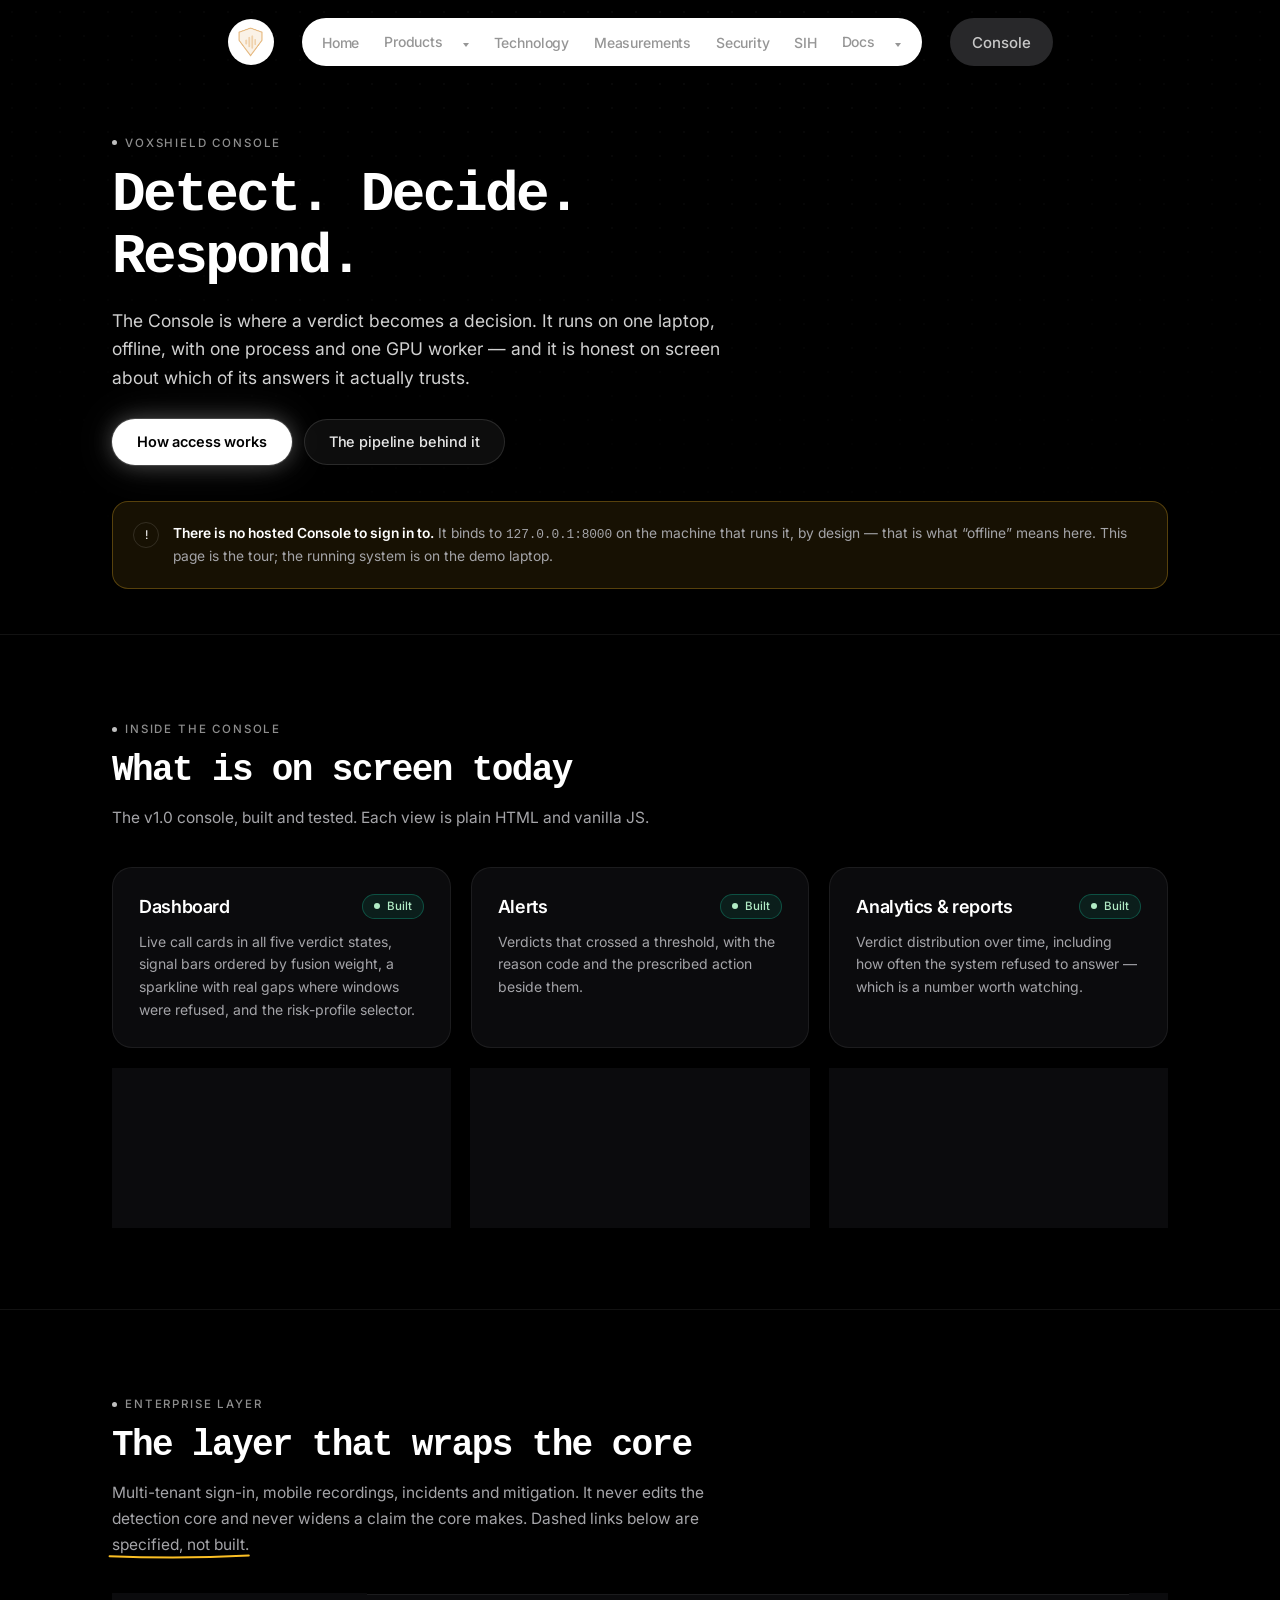
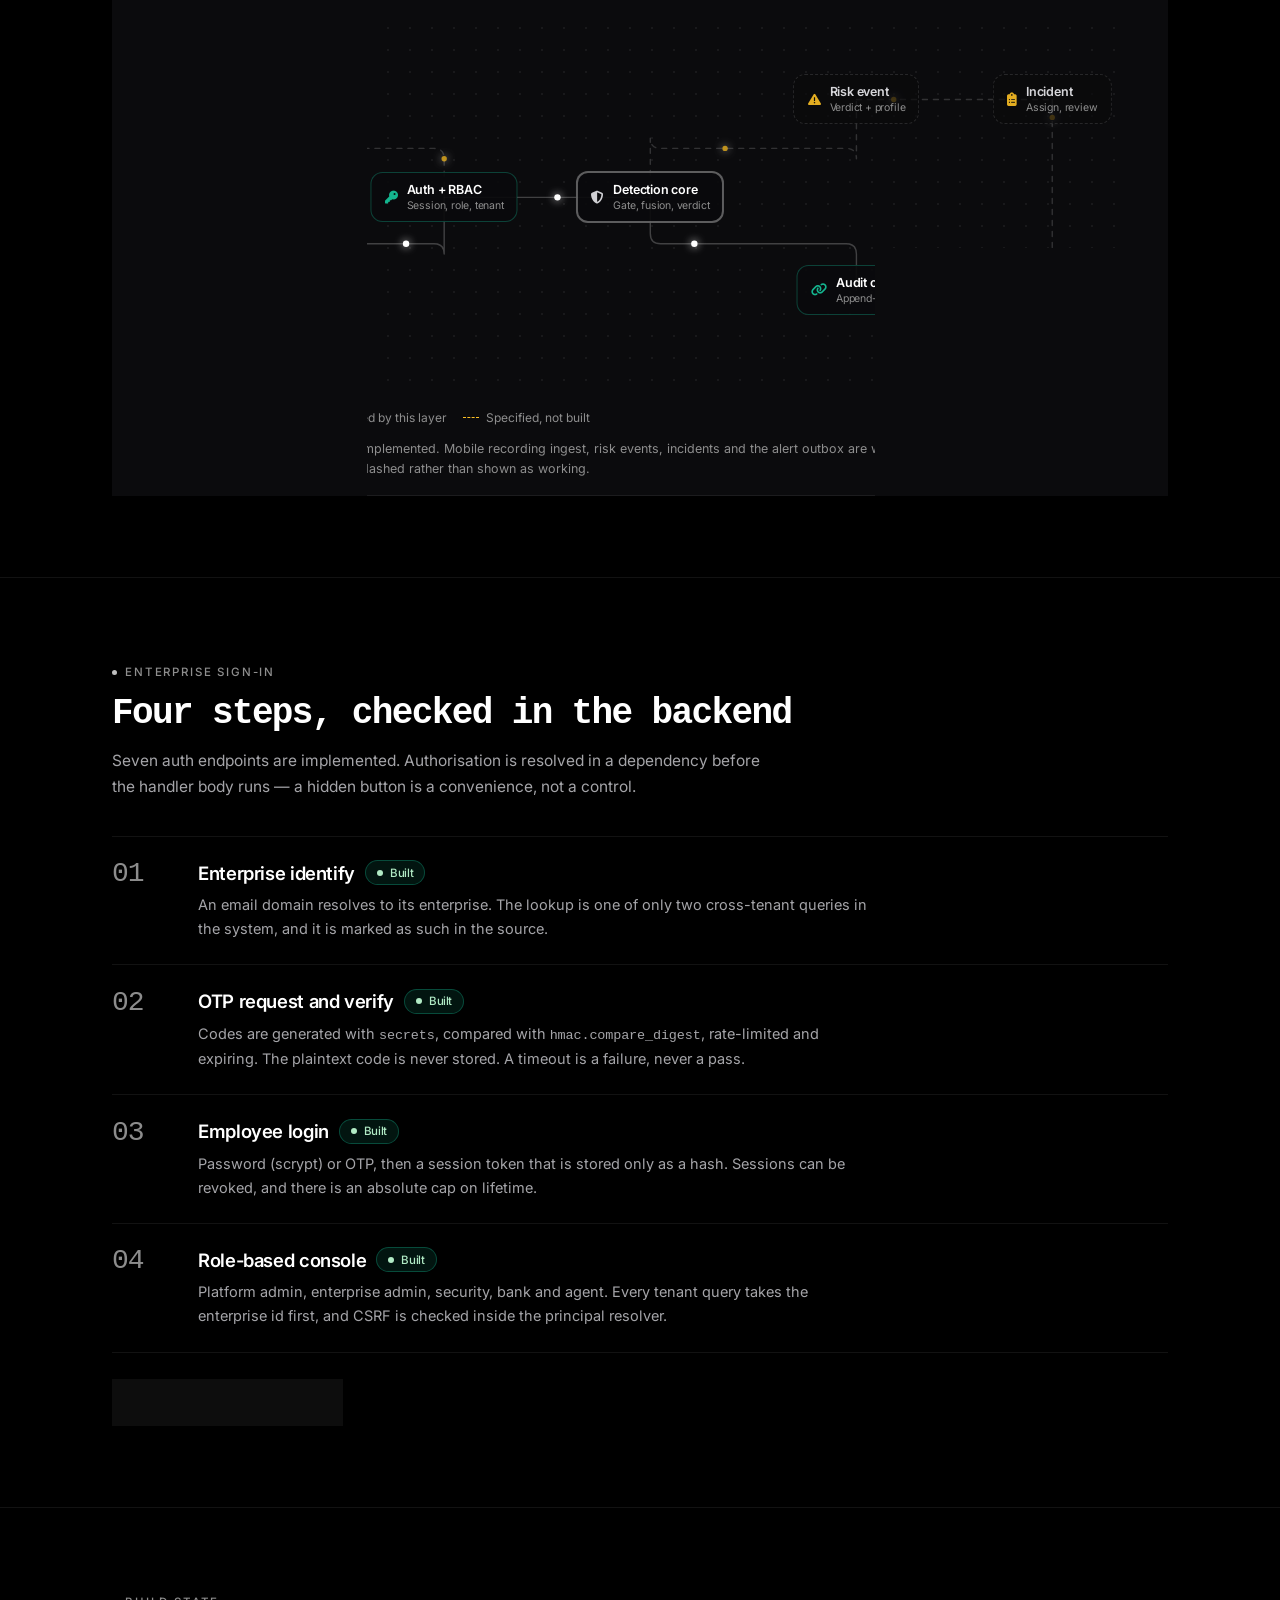
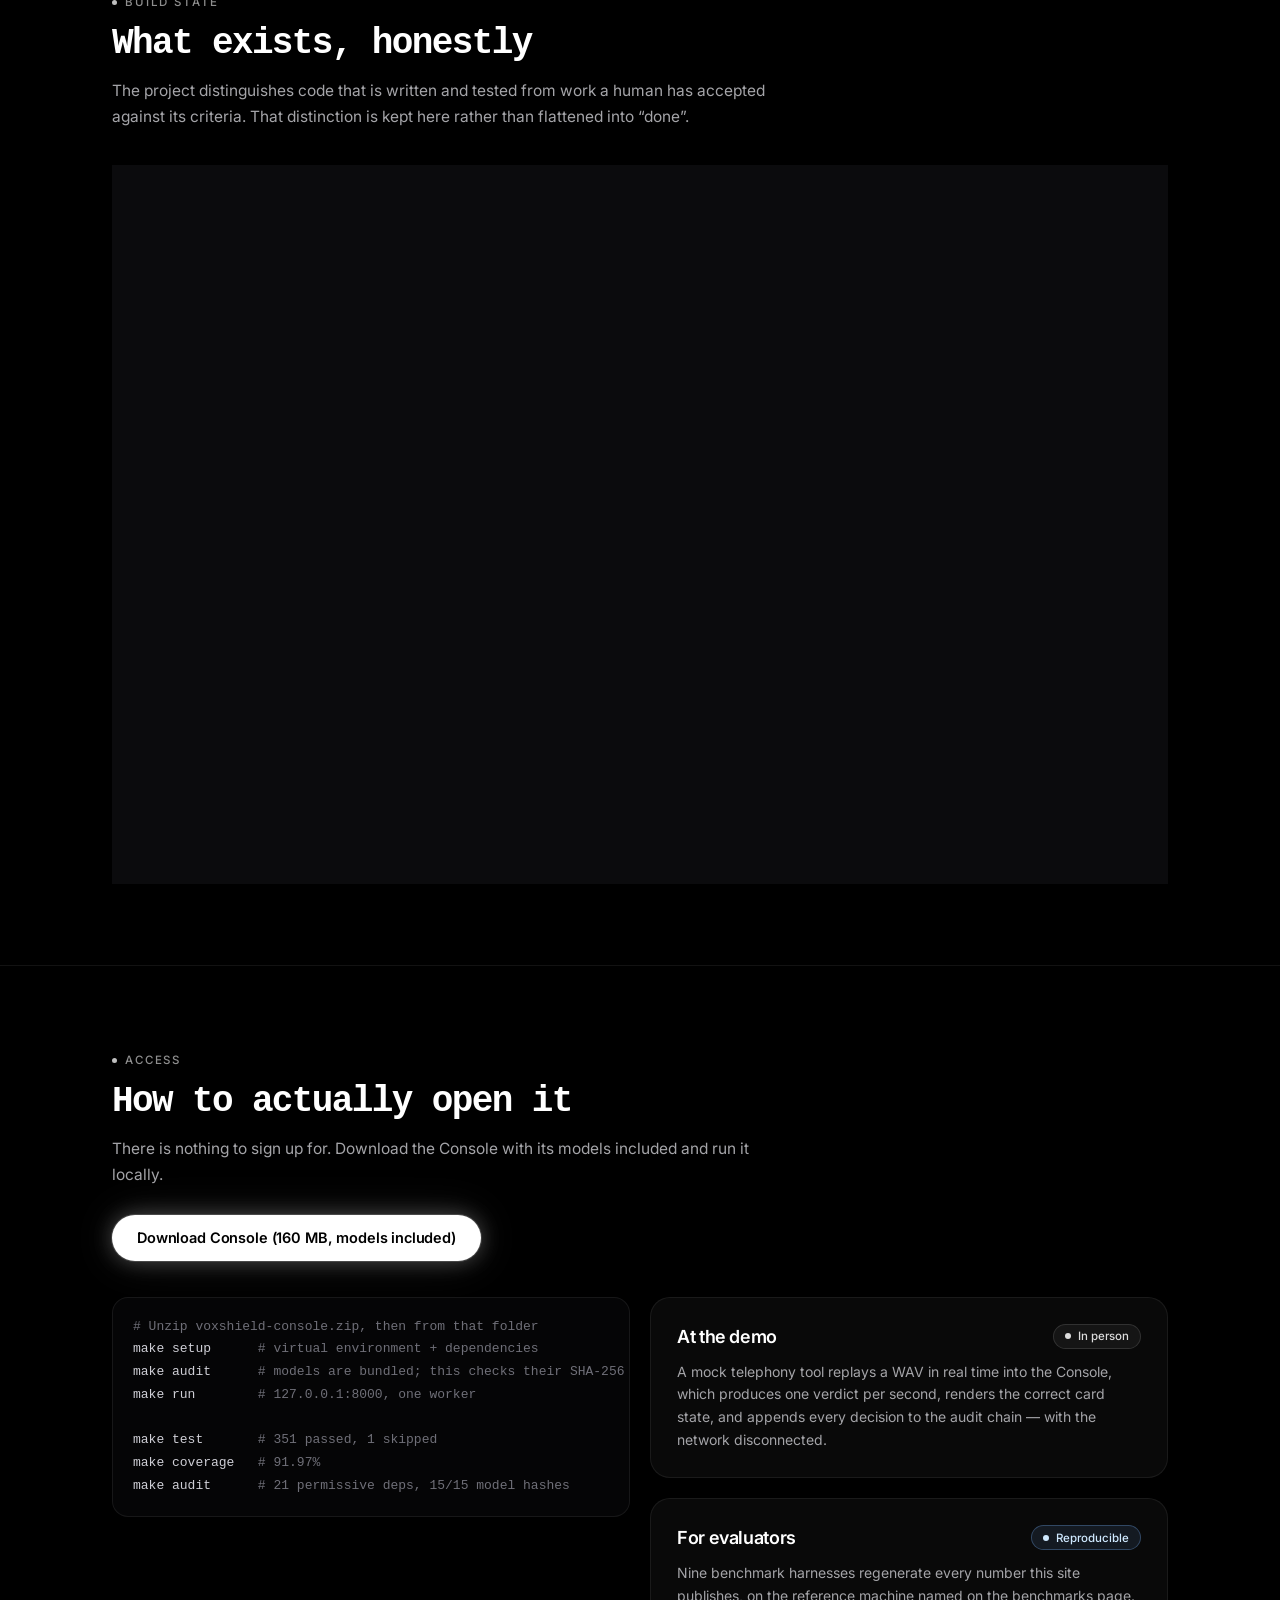
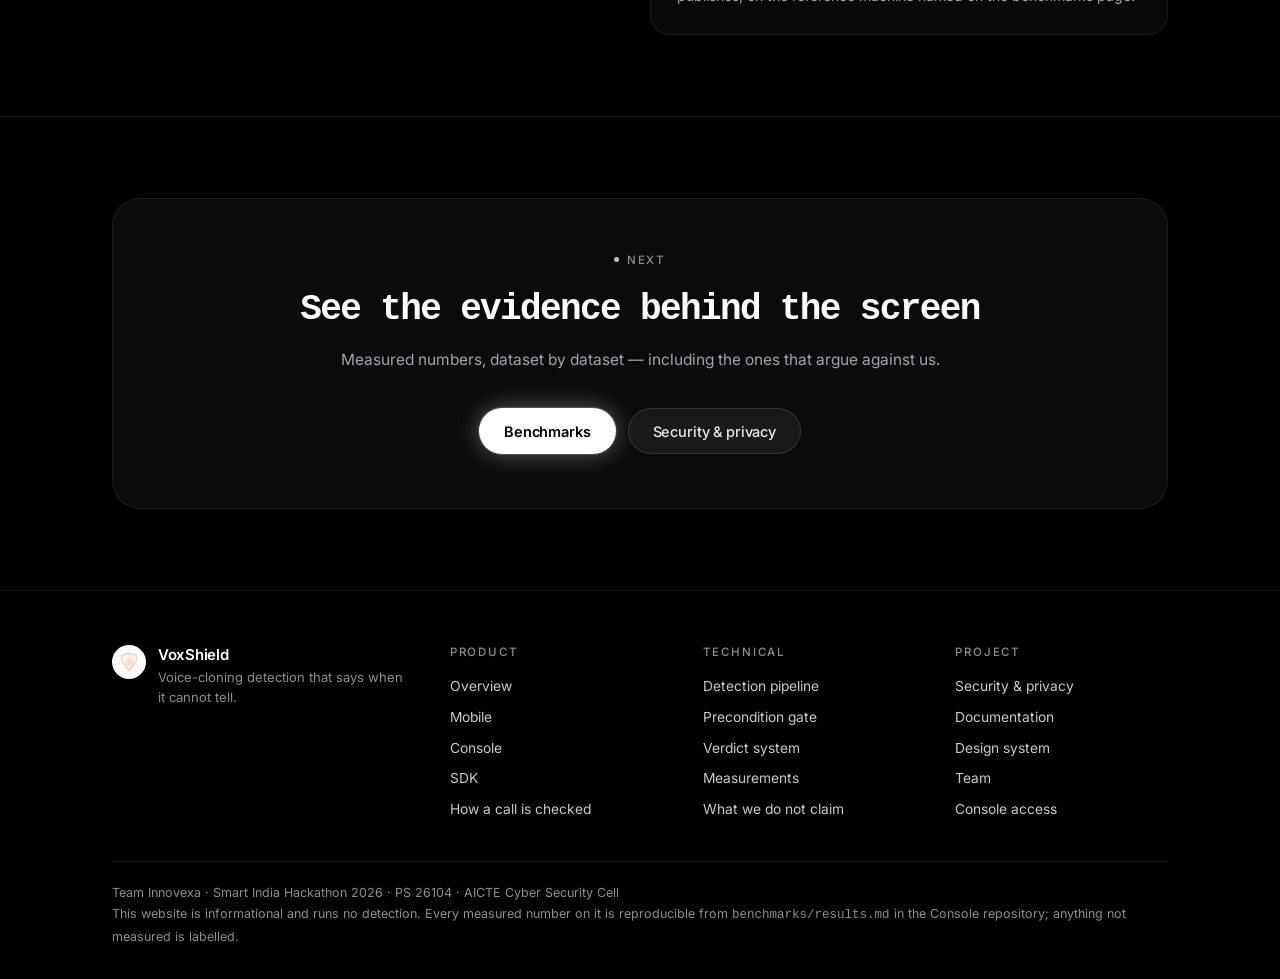
==== commit ecfcec56: "feat: link the APK and Console downloads from the site" ====
--- a/console.html
+++ b/console.html
@@ -269,14 +269,15 @@
         <div class="section-head" data-reveal>
           <p class="eyebrow">Access</p>
           <h2 class="section-title" id="access-title">How to actually open it</h2>
-          <p class="sub">There is nothing to sign up for. The Console is run locally from the repository.</p>
+          <p class="sub">There is nothing to sign up for. Download the Console with its models included and run it locally.</p>
+          <div class="actions"><a class="btn btn--primary" href="https://github.com/mayur393/Voxshield_web/releases/latest/download/voxshield-console.zip" download>Download Console (160 MB, models included)</a></div>
         </div>
 
         <div class="grid grid--2">
           <div data-reveal>
-            <pre class="code"><code><span class="c"># From the Console repository, on the demo machine</span>
+            <pre class="code"><code><span class="c"># Unzip voxshield-console.zip, then from that folder</span>
 make setup      <span class="c"># virtual environment + dependencies</span>
-make models     <span class="c"># download weights, record SHA-256 in MANIFEST.json</span>
+make audit      <span class="c"># models are bundled; this checks their SHA-256</span>
 make run        <span class="c"># 127.0.0.1:8000, one worker</span>
 
 make test       <span class="c"># 351 passed, 1 skipped</span>
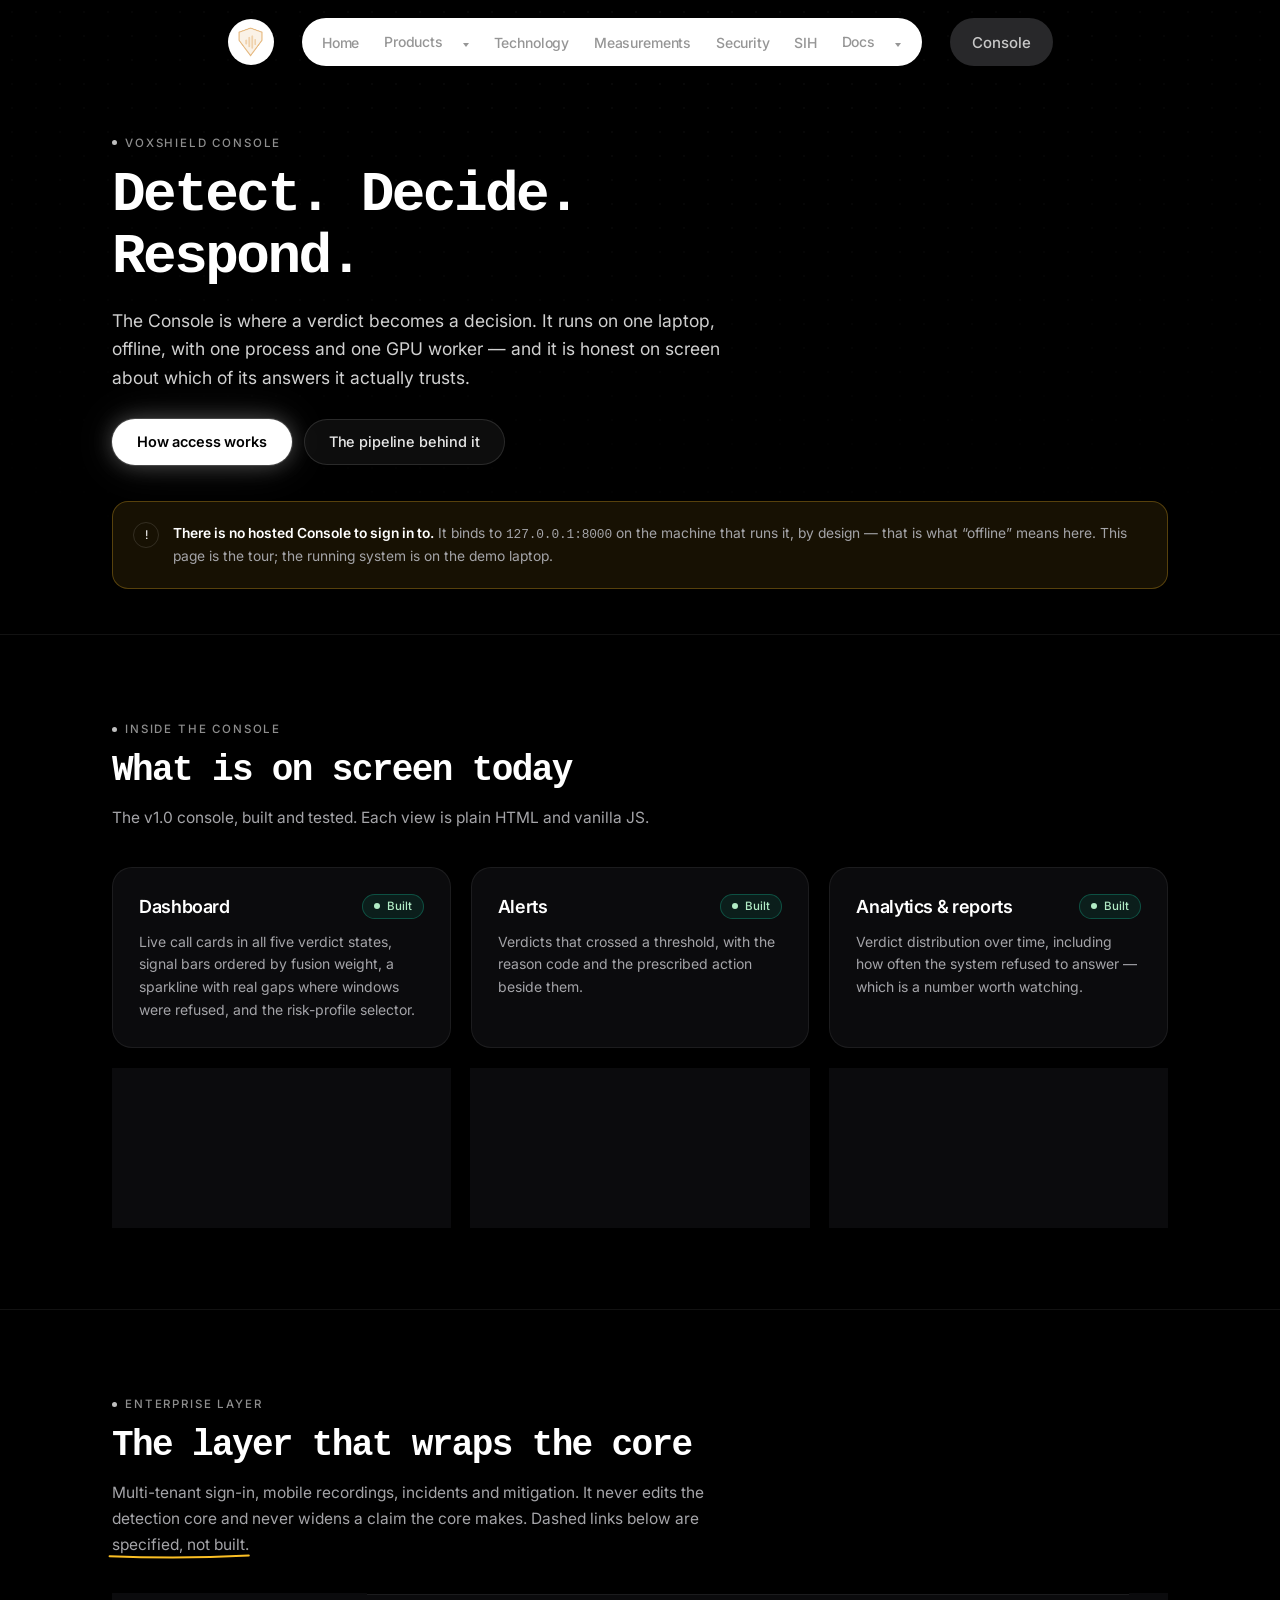
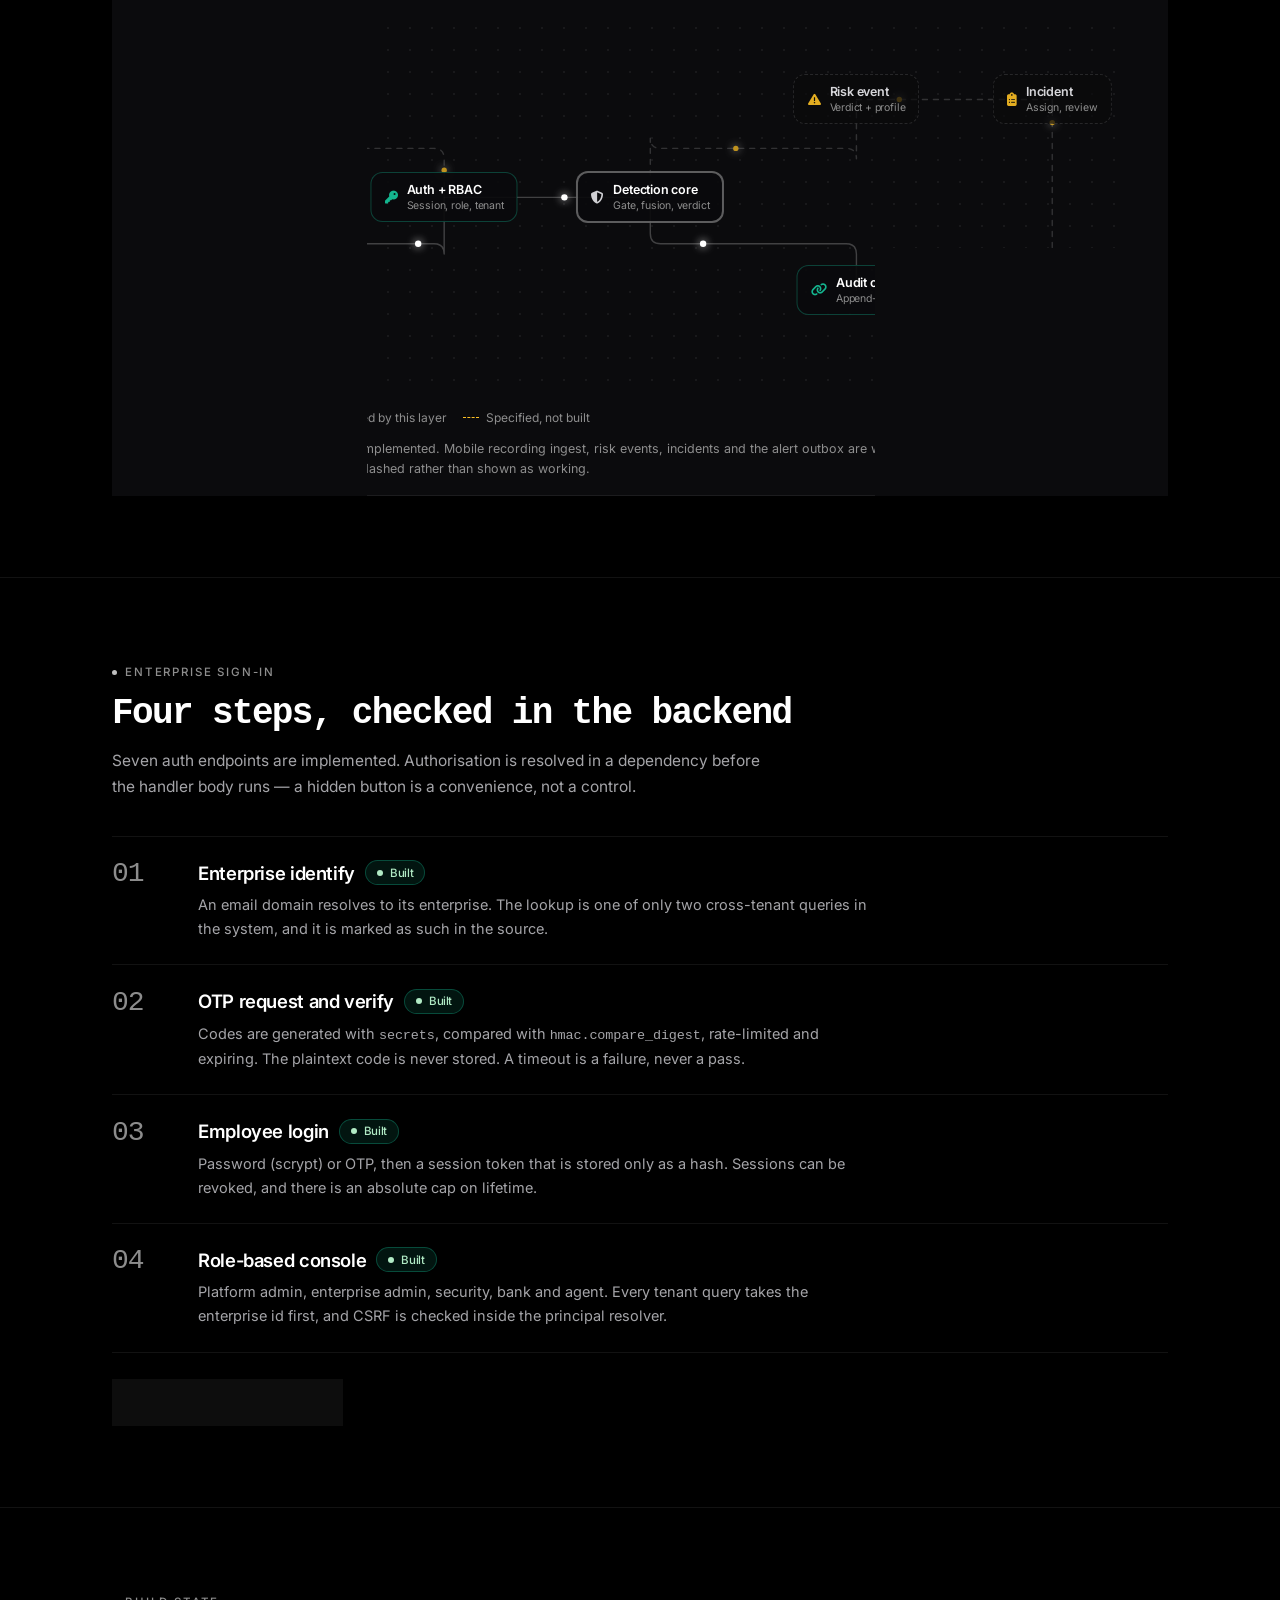
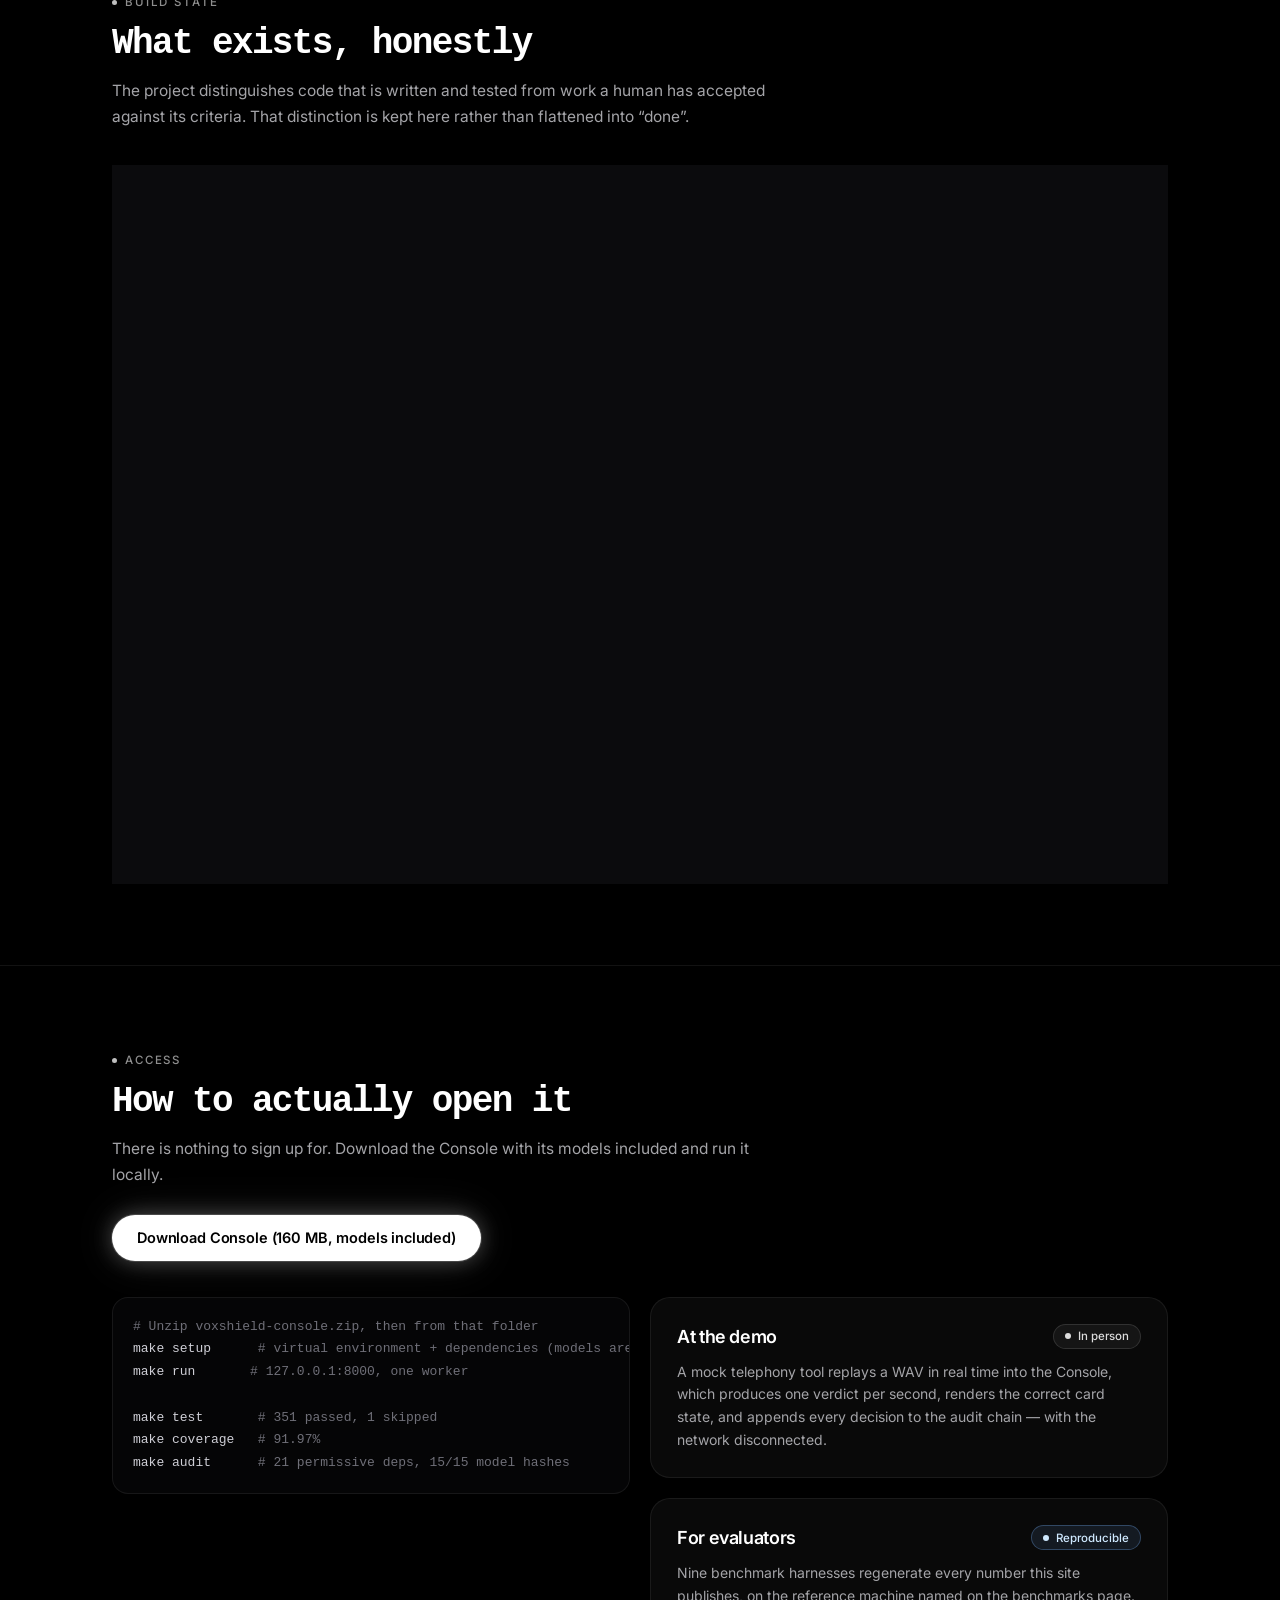
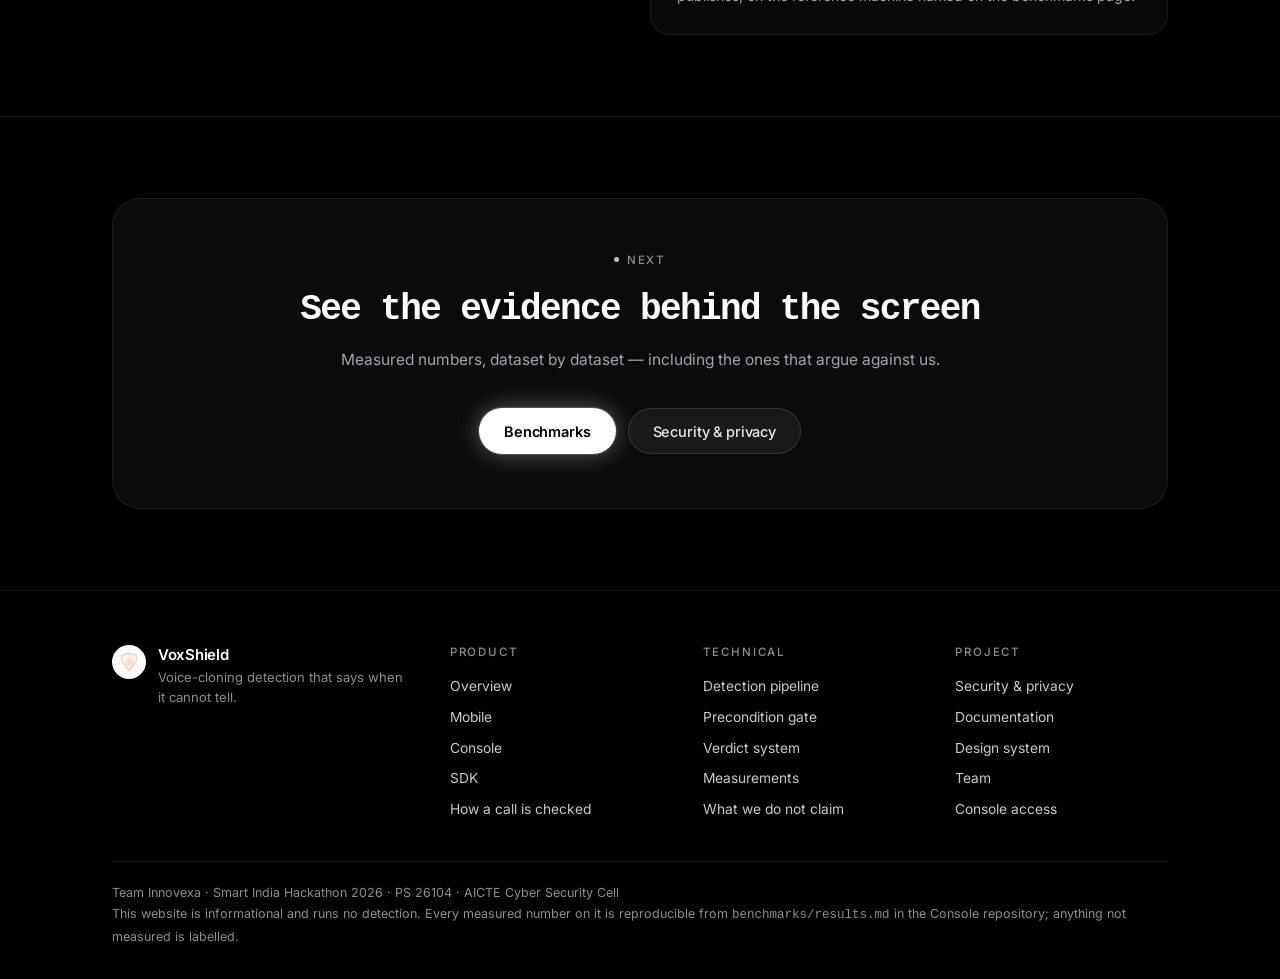
==== commit 45291760: "fix: drop the duplicate make audit line from the Console steps" ====
--- a/console.html
+++ b/console.html
@@ -276,9 +276,8 @@
         <div class="grid grid--2">
           <div data-reveal>
             <pre class="code"><code><span class="c"># Unzip voxshield-console.zip, then from that folder</span>
-make setup      <span class="c"># virtual environment + dependencies</span>
-make audit      <span class="c"># models are bundled; this checks their SHA-256</span>
-make run        <span class="c"># 127.0.0.1:8000, one worker</span>
+make setup      <span class="c"># virtual environment + dependencies (models are already bundled)</span>
+make run       <span class="c"># 127.0.0.1:8000, one worker</span>
 
 make test       <span class="c"># 351 passed, 1 skipped</span>
 make coverage   <span class="c"># 91.97%</span>
